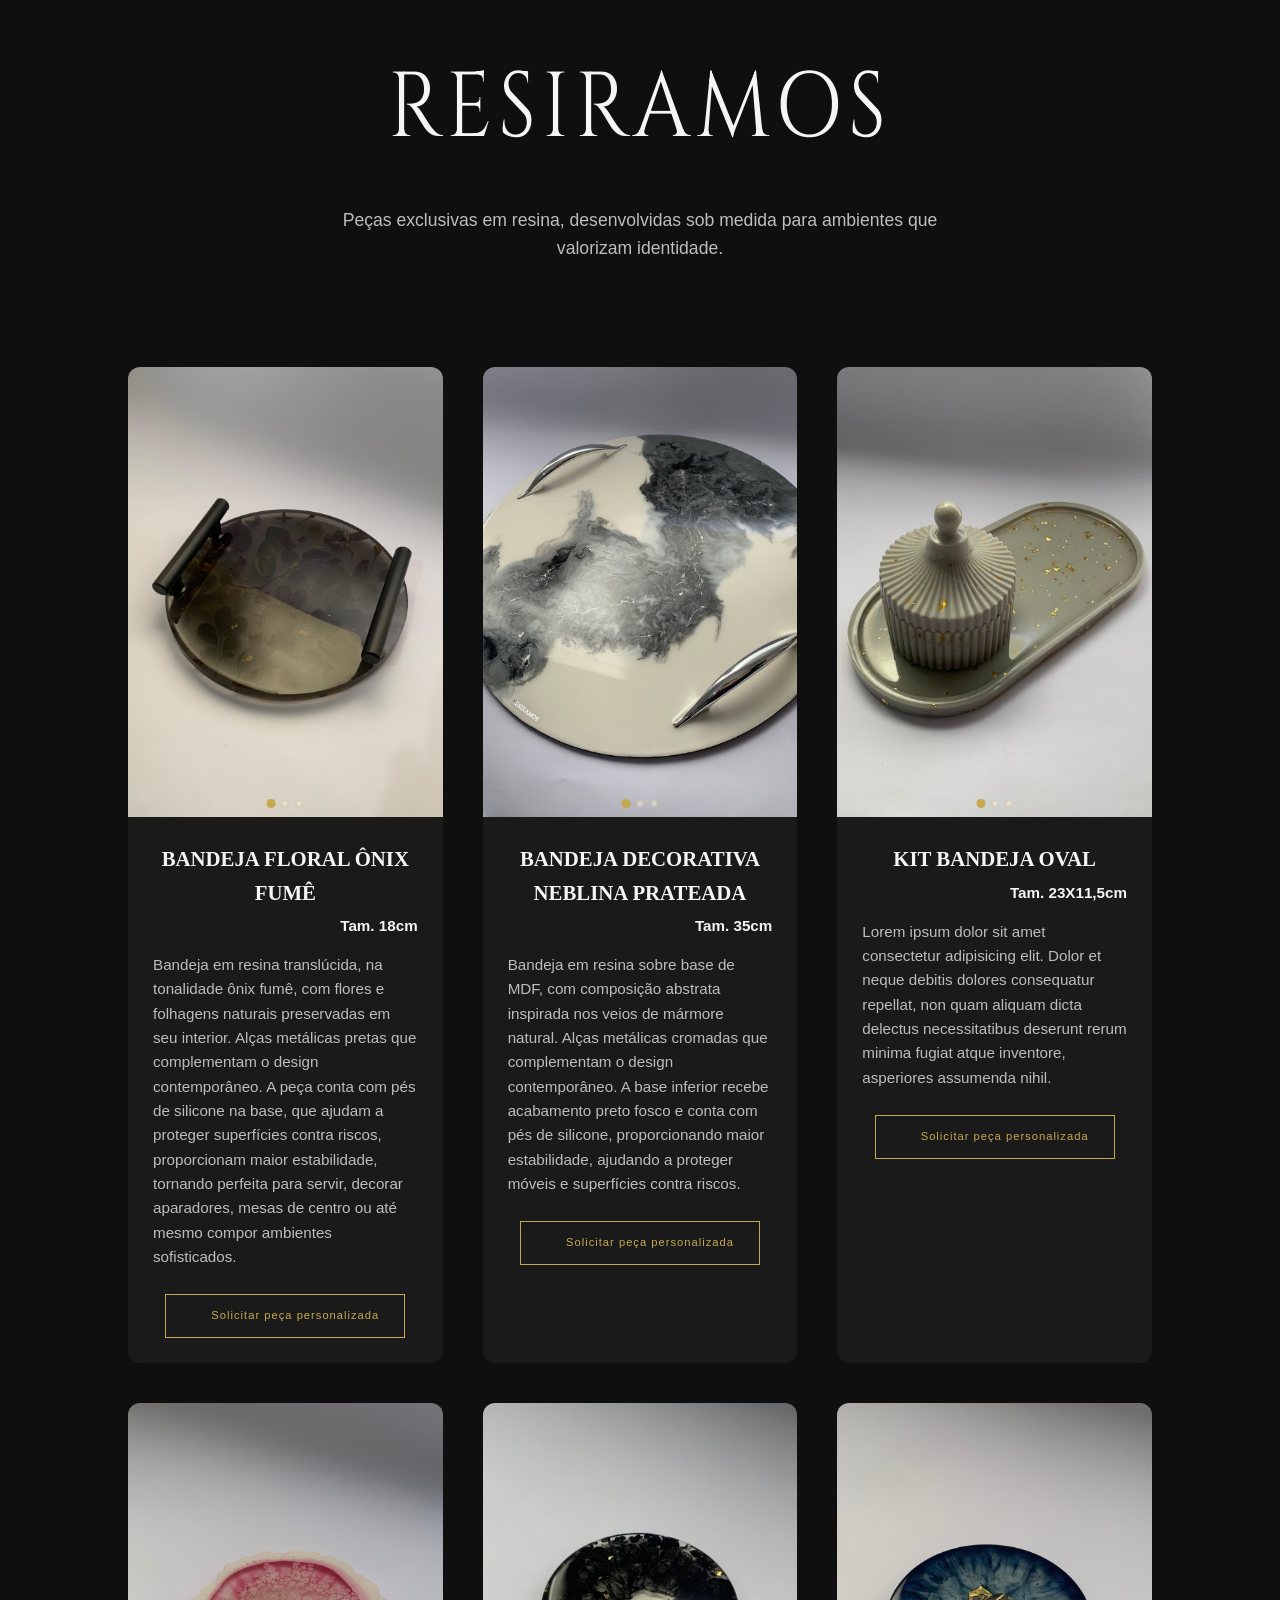
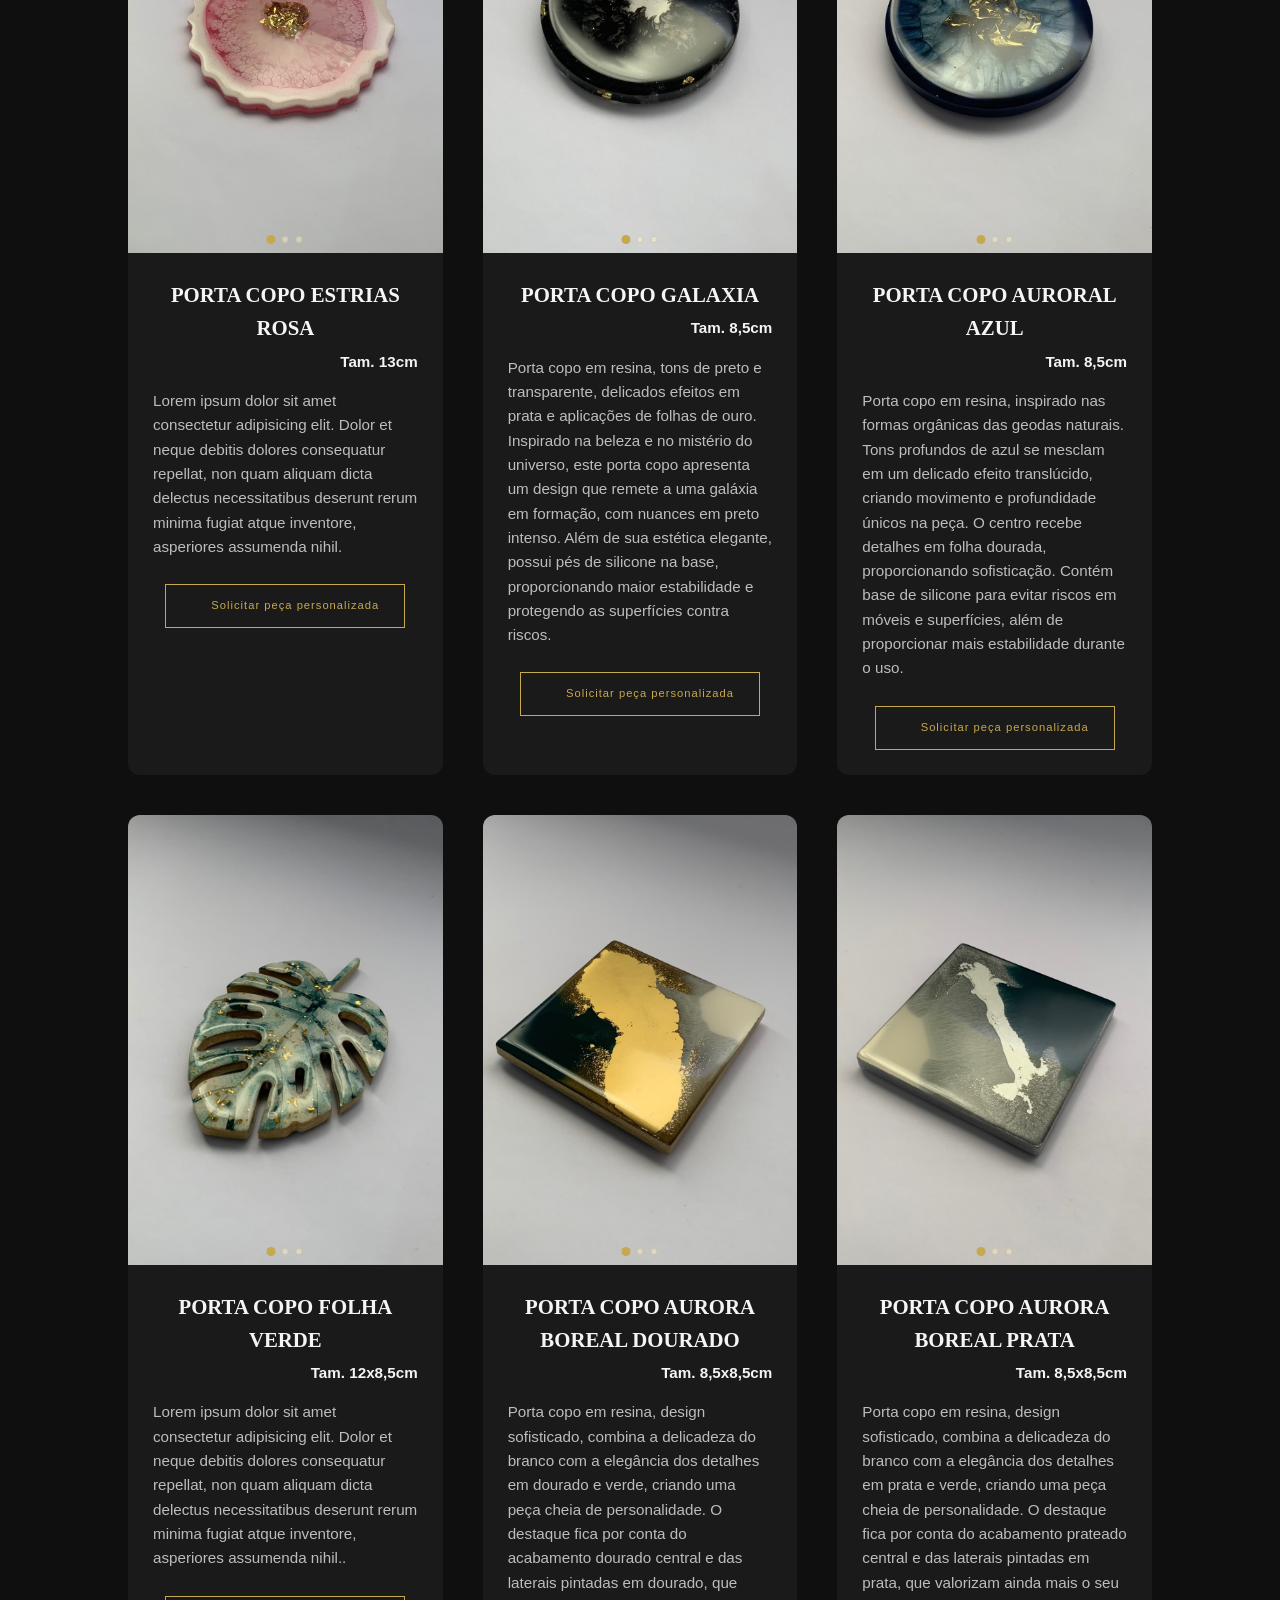
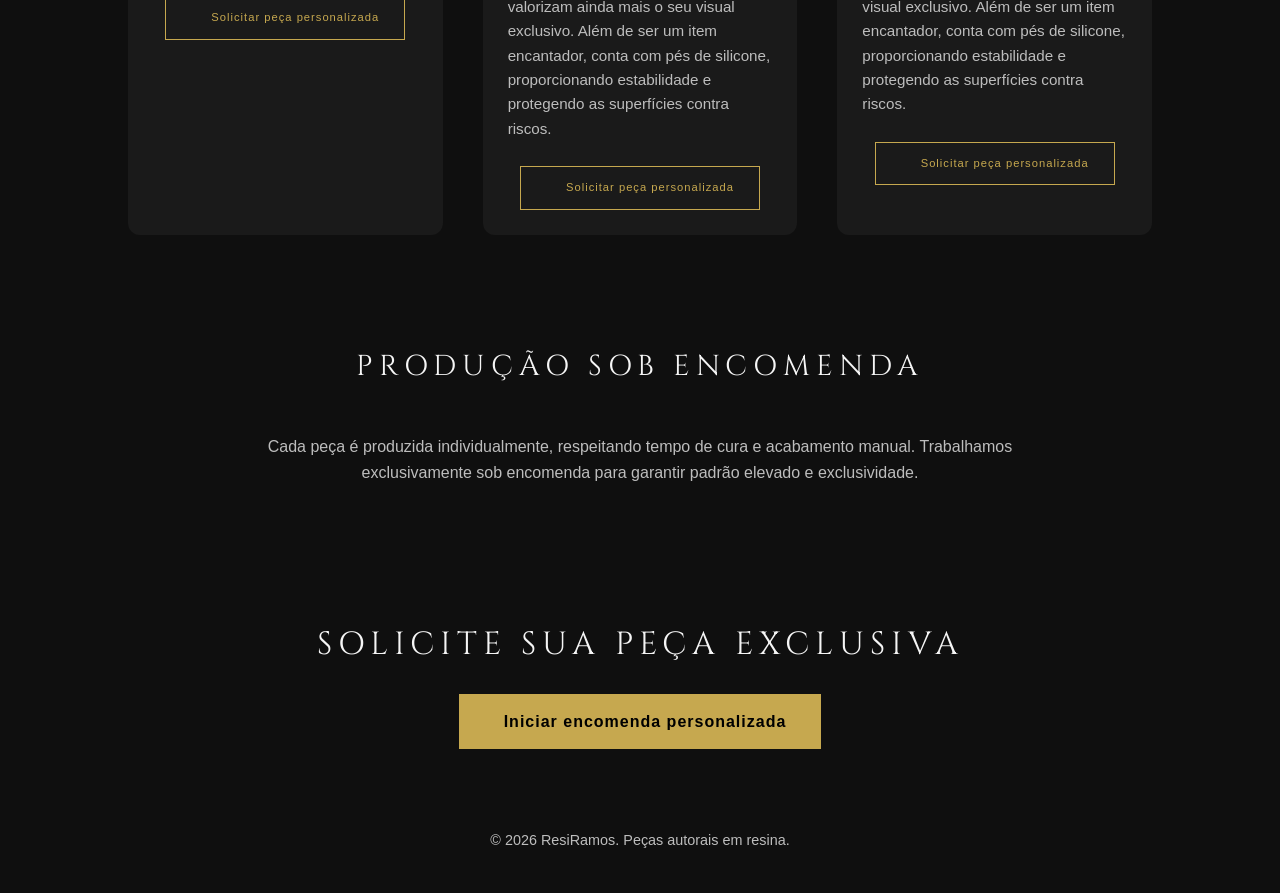
==== index.html @ 72db50b6 "feat: Atualização de fotos 3" ====
<!DOCTYPE html>
<html lang="pt-BR">
<head>
    <meta charset="UTF-8">
    <meta name="viewport" content="width=device-width, initial-scale=1.0">
    <title>ResiRamos | Peças Sob Medida</title>

    <link rel="preconnect" href="https://fonts.googleapis.com">
    <link rel="preconnect" href="https://fonts.gstatic.com" crossorigin>
    <link href="https://fonts.googleapis.com/css2?family=Cinzel:wght@400;600&display=swap" rel="stylesheet">

    <link rel="stylesheet" href="style.css">
</head>
<body>

    <header class="hero">
        <h1 class="logo">ResiRamos</h1>
        <p class="tagline">
            Peças exclusivas em resina, desenvolvidas sob medida para ambientes que valorizam identidade.
        </p>
    </header>

    <section class="catalogo">
       

        <div class="grid">

            <!-- CARD 1 -->
            <div class="card">
                <div class="carousel" data-index="0">
                    <div class="carousel-track">
                        <img src="img/Bandeja Floral 01.jpeg" alt="Bandeja Floral Ônix Fumê - foto 1">
                        <img src="img/Bandeja Floral 02.jpeg" alt="Bandeja Floral Ônix Fumê - foto 2">
                        <img src="img/Bandeja Floral 03.jpeg" alt="Bandeja Floral Ônix Fumê - foto 3">
                    </div>
                    <button class="carousel-btn prev" aria-label="Foto anterior">&#10094;</button>
                    <button class="carousel-btn next" aria-label="Próxima foto">&#10095;</button>
                    <div class="carousel-dots">
                        <span class="dot active"></span>
                        <span class="dot"></span>
                        <span class="dot"></span>
                    </div>
                </div>
                <div class="card-content">
                    <h3>BANDEJA FLORAL ÔNIX FUMÊ</h3>
                    <h4>Tam. 18cm</h4>
                    <p>Bandeja em resina translúcida, na tonalidade ônix fumê, com flores e folhagens naturais
                        preservadas em seu interior. Alças metálicas pretas que complementam o design contemporâneo. A
                        peça conta com pés de silicone na base, que ajudam a proteger superfícies contra riscos, proporcionam
                        maior estabilidade, tornando perfeita para servir, decorar aparadores, mesas de centro ou até mesmo compor
                        ambientes sofisticados.</p>
                    <a href="https://wa.me/5515991488234?text=Olá,%20gostaria%20de%20solicitar%20uma%20peça%20personalizada."
                       target="_blank" class="btn-outline btn-whatsapp">
                       Solicitar peça personalizada
                    </a>
                </div>
            </div>

            <!-- CARD 2 --->
            <div class="card">
                <div class="carousel" data-index="0">
                    <div class="carousel-track">
                        <img src="img/Bandeja Decorativa Neblina Prateada 01.jpeg" alt="Bandeja Decorativa Neblina Prateada - foto 1">
                        <img src="img/Bandeja Decorativa Neblina Prateada 02.jpeg" alt="Bandeja Decorativa Neblina Prateada - foto 2">
                        <img src="img/Bandeja Decorativa Neblina Prateada 03.jpeg" alt="Bandeja Decorativa Neblina Prateada - foto 3">
                    </div>
                    <button class="carousel-btn prev" aria-label="Foto anterior">&#10094;</button>
                    <button class="carousel-btn next" aria-label="Próxima foto">&#10095;</button>
                    <div class="carousel-dots">
                        <span class="dot active"></span>
                        <span class="dot"></span>
                        <span class="dot"></span>
                    </div>
                </div>
                <div class="card-content">
                    <h3>BANDEJA DECORATIVA NEBLINA PRATEADA</h3>
                    <h4>Tam. 35cm</h4>
                    <p>Bandeja em resina sobre base de MDF, com composição abstrata inspirada nos veios de mármore
                        natural. Alças metálicas cromadas que complementam o design contemporâneo. A base inferior recebe
                        acabamento preto fosco e conta com pés de silicone, proporcionando maior estabilidade, ajudando a
                        proteger móveis e superfícies contra riscos.</p>
                    <a href="https://wa.me/5515991488234?text=Olá,%20gostaria%20de%20solicitar%20uma%20peça%20personalizada."
                       target="_blank" class="btn-outline btn-whatsapp">
                       Solicitar peça personalizada
                    </a>
                </div>
            </div>

            <!-- CARD 3 -->
            <div class="card">
                <div class="carousel" data-index="0">
                    <div class="carousel-track">
                        <img src="img/Bandeja Oval 01.jpeg" alt="Kit Bandeja Oval - foto 1">
                        <img src="img/Bandeja Oval 02.jpeg" alt="Kit Bandeja Oval - foto 2">
                        <img src="img/Bandeja Oval 03.jpeg" alt="Kit Bandeja Oval - foto 3">
                    </div>
                    <button class="carousel-btn prev" aria-label="Foto anterior">&#10094;</button>
                    <button class="carousel-btn next" aria-label="Próxima foto">&#10095;</button>
                    <div class="carousel-dots">
                        <span class="dot active"></span>
                        <span class="dot"></span>
                        <span class="dot"></span>
                    </div>
                </div>
                <div class="card-content">
                    <h3>KIT BANDEJA OVAL</h3>
                    <h4>Tam. 23X11,5cm</h4>
                    <p>Lorem ipsum dolor sit amet consectetur adipisicing elit. Dolor et neque debitis dolores consequatur
                        repellat, non quam aliquam dicta delectus necessitatibus deserunt rerum minima fugiat atque inventore,
                        asperiores assumenda nihil.</p>
                    <a href="https://wa.me/5515991488234?text=Olá,%20gostaria%20de%20solicitar%20uma%20peça%20personalizada."
                       target="_blank" class="btn-outline btn-whatsapp">
                       Solicitar peça personalizada
                    </a>
                </div>
            </div>

            <!-- CARD 4 -->
            <div class="card">
                <div class="carousel" data-index="0">
                    <div class="carousel-track">
                        <img src="img/Porta Copo Estrias Rosa 01.jpeg" alt="Porta Copo Estrias Rosa - foto 1">
                        <img src="img/Porta Copo Estrias Rosa 02.jpeg" alt="Porta Copo Estrias Rosa - foto 2">
                        <img src="img/Porta Copo Estrias Rosa 03.jpeg" alt="Porta Copo Estrias Rosa - foto 3">
                    </div>
                    <button class="carousel-btn prev" aria-label="Foto anterior">&#10094;</button>
                    <button class="carousel-btn next" aria-label="Próxima foto">&#10095;</button>
                    <div class="carousel-dots">
                        <span class="dot active"></span>
                        <span class="dot"></span>
                        <span class="dot"></span>
                    </div>
                </div>
                <div class="card-content">
                    <h3>PORTA COPO ESTRIAS ROSA</h3>
                    <h4>Tam. 13cm</h4>
                    <p>Lorem ipsum dolor sit amet consectetur adipisicing elit. Dolor et neque debitis dolores consequatur
                        repellat, non quam aliquam dicta delectus necessitatibus deserunt rerum minima fugiat atque inventore,
                        asperiores assumenda nihil.</p>
                    <a href="https://wa.me/5515991488234?text=Olá,%20gostaria%20de%20solicitar%20uma%20peça%20personalizada."
                       target="_blank" class="btn-outline btn-whatsapp">
                       Solicitar peça personalizada
                    </a>
                </div>
            </div>

            <!-- CARD 5 -->
            <div class="card">
                <div class="carousel" data-index="0">
                    <div class="carousel-track">
                        <img src="img/Porta copo Galaxia 01.jpeg" alt="Porta Copo Galáxia - foto 1">
                        <img src="img/Porta copo Galaxia 02.jpeg" alt="Porta Copo Galáxia - foto 2">
                        <img src="img/Porta copo Galaxia 03.jpeg" alt="Porta Copo Galáxia - foto 3">
                    </div>
                    <button class="carousel-btn prev" aria-label="Foto anterior">&#10094;</button>
                    <button class="carousel-btn next" aria-label="Próxima foto">&#10095;</button>
                    <div class="carousel-dots">
                        <span class="dot active"></span>
                        <span class="dot"></span>
                        <span class="dot"></span>
                    </div>
                </div>
                <div class="card-content">
                    <h3>PORTA COPO GALAXIA</h3>
                    <h4>Tam. 8,5cm</h4>
                    <p>Porta copo em resina, tons de preto e transparente, delicados efeitos em prata e aplicações de folhas de ouro.
                        Inspirado na beleza e no mistério do universo, este porta copo apresenta um design que remete a uma galáxia em formação,
                        com nuances em preto intenso. Além de sua estética elegante, possui pés de silicone na base, proporcionando maior estabilidade
                        e protegendo as superfícies contra riscos.</p>
                    <a href="https://wa.me/5515991488234?text=Olá,%20gostaria%20de%20solicitar%20uma%20peça%20personalizada."
                       target="_blank" class="btn-outline btn-whatsapp">
                       Solicitar peça personalizada
                    </a>
                </div>
            </div>

            <!-- CARD 6 -->
            <div class="card">
                <div class="carousel" data-index="0">
                    <div class="carousel-track">
                        <img src="img/Porta copo aurora azul 01.jpeg" alt="Porta Copo Aurora Azul - foto 1">
                        <img src="img/Porta copo aurora azul 02.jpeg" alt="Porta Copo Aurora Azul - foto 2">
                        <img src="img/Porta copo aurora azul 03.jpeg" alt="Porta Copo Aurora Azul - foto 3">
                    </div>
                    <button class="carousel-btn prev" aria-label="Foto anterior">&#10094;</button>
                    <button class="carousel-btn next" aria-label="Próxima foto">&#10095;</button>
                    <div class="carousel-dots">
                        <span class="dot active"></span>
                        <span class="dot"></span>
                        <span class="dot"></span>
                    </div>
                </div>
                <div class="card-content">
                    <h3>PORTA COPO AURORAL AZUL</h3>
                    <h4>Tam. 8,5cm</h4>
                    <p>Porta copo em resina, inspirado nas formas orgânicas das geodas naturais. Tons profundos de azul se mesclam
                        em um delicado efeito translúcido, criando movimento e profundidade únicos na peça. O centro recebe detalhes
                        em folha dourada, proporcionando sofisticação. Contém base de silicone para evitar riscos em móveis e superfícies,
                        além de proporcionar mais estabilidade durante o uso.</p>
                    <a href="https://wa.me/5515991488234?text=Olá,%20gostaria%20de%20solicitar%20uma%20peça%20personalizada."
                       target="_blank" class="btn-outline btn-whatsapp">
                       Solicitar peça personalizada
                    </a>
                </div>
            </div>

            <!-- CARD 7 -->
            <div class="card">
                <div class="carousel" data-index="0">
                    <div class="carousel-track">
                        <img src="img/Porta Copo Folha Verde 01.jpeg" alt="Porta Copo Folha Verde - foto 1">
                        <img src="img/Porta Copo Folha Verde 02.jpeg" alt="Porta Copo Folha Verde - foto 2">
                        <img src="img/Porta Copo Folha Verde 03.jpeg" alt="Porta Copo Folha Verde - foto 3">
                    </div>
                    <button class="carousel-btn prev" aria-label="Foto anterior">&#10094;</button>
                    <button class="carousel-btn next" aria-label="Próxima foto">&#10095;</button>
                    <div class="carousel-dots">
                        <span class="dot active"></span>
                        <span class="dot"></span>
                        <span class="dot"></span>
                    </div>
                </div>
                <div class="card-content">
                    <h3>PORTA COPO FOLHA VERDE</h3>
                    <h4>Tam. 12x8,5cm</h4>
                    <p>Lorem ipsum dolor sit amet consectetur adipisicing elit. Dolor et neque debitis dolores consequatur
                        repellat, non quam aliquam dicta delectus necessitatibus deserunt rerum minima fugiat atque inventore,
                        asperiores assumenda nihil..</p>
                    <a href="https://wa.me/5515991488234?text=Olá,%20gostaria%20de%20solicitar%20uma%20peça%20personalizada."
                       target="_blank" class="btn-outline btn-whatsapp">
                       Solicitar peça personalizada
                    </a>
                </div>
            </div>

            <!-- CARD 8 -->
            <div class="card">
                <div class="carousel" data-index="0">
                    <div class="carousel-track">
                        <img src="img/Porta copo Aurora Boreal dourado 01.jpeg" alt="Porta Copo Aurora Boreal Dourado - foto 1">
                        <img src="img/Porta copo Aurora Boreal dourado 02.jpeg" alt="Porta Copo Aurora Boreal Dourado - foto 2">
                        <img src="img/Porta copo Aurora Boreal dourado 03.jpeg" alt="Porta Copo Aurora Boreal Dourado - foto 3">
                    </div>
                    <button class="carousel-btn prev" aria-label="Foto anterior">&#10094;</button>
                    <button class="carousel-btn next" aria-label="Próxima foto">&#10095;</button>
                    <div class="carousel-dots">
                        <span class="dot active"></span>
                        <span class="dot"></span>
                        <span class="dot"></span>
                    </div>
                </div>
                <div class="card-content">
                    <h3>PORTA COPO AURORA BOREAL DOURADO</h3>
                    <h4>Tam. 8,5x8,5cm</h4>
                    <p>Porta copo em resina, design sofisticado, combina a delicadeza do branco com a elegância dos detalhes em dourado e verde, criando uma peça
                        cheia de personalidade. O destaque fica por conta do acabamento dourado central e das laterais pintadas em dourado, que valorizam ainda mais
                        o seu visual exclusivo. Além de ser um item encantador, conta com pés de silicone, proporcionando estabilidade e protegendo as superfícies
                        contra riscos.</p>
                    <a href="https://wa.me/5515991488234?text=Olá,%20gostaria%20de%20solicitar%20uma%20peça%20personalizada."
                       target="_blank" class="btn-outline btn-whatsapp">
                       Solicitar peça personalizada
                    </a>
                </div>
            </div>

            <!-- CARD 9 -->
            <div class="card">
                <div class="carousel" data-index="0">
                    <div class="carousel-track">
                        <img src="img/Porta copo Aurora Boreal prata 01.jpeg" alt="Porta Copo Aurora Boreal Prata - foto 1">
                        <img src="img/Porta copo Aurora Boreal prata 02.jpeg" alt="Porta Copo Aurora Boreal Prata - foto 2">
                        <img src="img/Porta copo Aurora Boreal prata 03.jpeg" alt="Porta Copo Aurora Boreal Prata - foto 3">
                    </div>
                    <button class="carousel-btn prev" aria-label="Foto anterior">&#10094;</button>
                    <button class="carousel-btn next" aria-label="Próxima foto">&#10095;</button>
                    <div class="carousel-dots">
                        <span class="dot active"></span>
                        <span class="dot"></span>
                        <span class="dot"></span>
                    </div>
                </div>
                <div class="card-content">
                    <h3>PORTA COPO AURORA BOREAL PRATA</h3>
                    <h4>Tam. 8,5x8,5cm</h4>
                    <p>Porta copo em resina, design sofisticado, combina a delicadeza do branco com a elegância dos detalhes em prata e verde, criando uma peça
                        cheia de personalidade. O destaque fica por conta do acabamento prateado central e das laterais pintadas em prata, que valorizam ainda mais
                        o seu visual exclusivo. Além de ser um item encantador, conta com pés de silicone, proporcionando estabilidade e protegendo as superfícies
                        contra riscos.</p>
                    <a href="https://wa.me/5515991488234?text=Olá,%20gostaria%20de%20solicitar%20uma%20peça%20personalizada."
                       target="_blank" class="btn-outline btn-whatsapp">
                       Solicitar peça personalizada
                    </a>
                </div>
            </div>

        </div>
    </section>

    <section class="processo">
        <h2 class="section-title">Produção Sob Encomenda</h2>
        <p>
            Cada peça é produzida individualmente, respeitando tempo de cura
            e acabamento manual. Trabalhamos exclusivamente sob encomenda
            para garantir padrão elevado e exclusividade.
        </p>
    </section>

    <section class="cta-final">
        <h2>Solicite sua peça exclusiva</h2>
        <a href="https://wa.me/5515991488234?text=Olá,%20gostaria%20de%20iniciar%20uma%20encomenda%20personalizada."
           target="_blank" class="btn-solid btn-whatsapp">
           Iniciar encomenda personalizada
        </a>
    </section>

    <footer>
        <p>© 2026 ResiRamos. Peças autorais em resina.</p>
    </footer>

    <script src="script.js"></script>
</body>
</html>
---- style.css ----
:root {
    --bg-dark: #0f0f0f;
    --gold: #c6a84f;
    --gold-hover: #e0c46b;
    --text-light: #f5f5f5;
    --text-muted: #bdbdbd;
    --card-bg: #1a1a1a;
}

* {
    margin: 0;
    padding: 0;
    box-sizing: border-box;
}

body {
    font-family: 'Segoe UI', sans-serif;
    background-color: var(--bg-dark);
    color: var(--text-light);
    line-height: 1.6;
}

/* ─── HERO ─────────────────────────────────────────────── */

.hero {
    text-align: center;
    padding: 60px 20px;
}

.logo {
    font-size: 5rem;
    letter-spacing: 3px;
    margin-bottom: 50px;
    font-family: 'Cinzel', serif;
    font-weight: 400;
    text-transform: uppercase;
    letter-spacing: 6px;
    line-height: 1.2;
    transform: scaleY(1.15);
    display: inline-block;
}

.tagline {
    max-width: 600px;
    margin: 0 auto;
    margin-bottom: 30px;
    color: var(--text-muted);
    font-size: 1.1rem;
}

/* ─── SECTION TITLES ────────────────────────────────────── */

.section-title {
    text-align: center;
    font-size: 1.8rem;
    margin-bottom: 50px;
    font-family: 'Cinzel', serif;
    font-weight: 400;
    text-transform: uppercase;
    letter-spacing: 6px;
    line-height: 1.2;
}

/* ─── CATÁLOGO ──────────────────────────────────────────── */

.catalogo {
    padding: 15px 10%;
}

.grid {
    display: grid;
    grid-template-columns: repeat(auto-fit, minmax(280px, 1fr));
    gap: 40px;
}

/* ─── CARD ──────────────────────────────────────────────── */

.card {
    background-color: var(--card-bg);
    border-radius: 12px;
    overflow: hidden;
    transition: transform 0.3s ease;
}

.card:hover {
    transform: translateY(-6px);
}

.card-content {
    padding: 25px;
    display: flex;
    flex-direction: column;
    align-items: center;
}

.card-content h4 {
    width: 100%;
    margin-bottom: 15px;
    font-size: 0.95rem;
    text-align: right;
}

.card-content p {
    width: 100%;
    font-size: 0.95rem;
    color: var(--text-muted);
    margin-bottom: 25px;
}

.card-content h3 {
    margin-bottom: 5px;
    font-size: 1.3rem;
    text-align: center;
    font-family: 'Abril Fatface', serif;
    width: 100%;
}

/* ─── CARROSSEL ─────────────────────────────────────────── */

.carousel {
    position: relative;
    width: 100%;
    height: 450px;
    background-color: #111;
    /*
       overflow: hidden no próprio carousel (não no body/html)
       é a forma correta de isolar o carrossel no Safari/iOS.
       Aplicar overflow-x: hidden no body quebra o translateX
       e faz as fotos 02 e 03 sumirem no iPhone.
    */
    overflow: hidden;
    /*
       Força o Safari a criar um contexto de renderização
       próprio para este bloco, corrigindo o bug de imagens
       que somem ao usar translateX dentro de overflow: hidden.
    */
    -webkit-transform: translateZ(0);
    transform: translateZ(0);
}

.carousel-track {
    display: flex;
    height: 100%;
    transition: transform 0.4s ease;
    /*
       will-change avisa o browser antecipadamente que este
       elemento vai ser transformado, melhorando performance
       e evitando flickering no iOS.
    */
    will-change: transform;
}

.carousel-track img {
    flex: 0 0 100%;
    width: 100%;
    height: 100%;
    object-fit: cover;
    /*
       backface-visibility: hidden corrige um bug do Safari
       onde imagens em flex fora da viewport ficam invisíveis.
    */
    -webkit-backface-visibility: hidden;
    backface-visibility: hidden;
}

/* Setas de navegação */
.carousel-btn {
    position: absolute;
    top: 50%;
    transform: translateY(-50%);
    background-color: rgba(0, 0, 0, 0.45);
    color: var(--gold);
    border: 1px solid rgba(198, 168, 79, 0.35);
    width: 36px;
    height: 36px;
    border-radius: 50%;
    font-size: 0.9rem;
    cursor: pointer;
    transition: background-color 0.3s, border-color 0.3s;
    opacity: 0;
    z-index: 10;
}

.carousel:hover .carousel-btn {
    opacity: 1;
}

.carousel-btn:hover {
    background-color: rgba(198, 168, 79, 0.85);
    color: #000;
}

.carousel-btn.prev {
    left: 10px;
}

.carousel-btn.next {
    right: 10px;
}

/* Pontinhos indicadores */
.carousel-dots {
    position: absolute;
    bottom: 10px;
    left: 50%;
    transform: translateX(-50%);
    display: flex;
    gap: 7px;
    z-index: 10;
}

.dot {
    width: 7px;
    height: 7px;
    border-radius: 50%;
    background-color: rgba(255, 255, 255, 0.35);
    border: 1px solid rgba(198, 168, 79, 0.4);
    cursor: pointer;
    transition: background-color 0.3s, transform 0.3s;
}

.dot.active {
    background-color: var(--gold);
    transform: scale(1.3);
}

/* ─── BOTÕES ─────────────────────────────────────────────── */

.btn-outline {
    display: inline-block;
    padding: 12px 25px;
    border: 1px solid var(--gold);
    color: var(--gold);
    text-decoration: none;
    transition: 0.3s;
    font-size: 0.7rem;
    letter-spacing: 1px;
}

.btn-outline:hover {
    background-color: var(--gold);
    color: #000;
}

.btn-solid {
    display: inline-block;
    padding: 15px 35px;
    background-color: var(--gold);
    color: #000;
    text-decoration: none;
    font-weight: 600;
    letter-spacing: 1px;
    transition: 0.3s;
}

.btn-solid:hover {
    background-color: var(--gold-hover);
}

/* Ícone WhatsApp discreto */
.btn-whatsapp {
    position: relative;
    padding-left: 45px;
}

.btn-whatsapp::before {
    content: "";
    position: absolute;
    left: 18px;
    top: 50%;
    transform: translateY(-50%);
    width: 18px;
    height: 18px;
    background-image: url("https://cdn-icons-png.flaticon.com/512/733/733585.png");
    background-size: cover;
    filter: brightness(0) saturate(100%) invert(77%) sepia(37%) saturate(438%) hue-rotate(8deg) brightness(93%) contrast(88%);
    transition: 0.3s;
}

.btn-outline:hover.btn-whatsapp::before,
.btn-solid:hover.btn-whatsapp::before {
    filter: brightness(0);
}

/* ─── PROCESSO ───────────────────────────────────────────── */

.processo {
    padding: 100px 20%;
    text-align: center;
}

.processo p {
    color: var(--text-muted);
    font-size: 1rem;
}

/* ─── CTA FINAL ──────────────────────────────────────────── */

.cta-final {
    padding: 40px 20px;
    text-align: center;
}

.cta-final h2 {
    margin-bottom: 30px;
    font-size: 2rem;
    font-family: 'Cinzel', serif;
    font-weight: 400;
    text-transform: uppercase;
    letter-spacing: 6px;
    line-height: 1.2;
}

/* ─── FOOTER ─────────────────────────────────────────────── */

footer {
    text-align: center;
    padding: 40px 20px;
    font-size: 0.9rem;
    color: var(--text-muted);
}

/* ─── RESPONSIVIDADE ─────────────────────────────────────── */

/*
   IMPORTANTE: overflow-x: hidden no body/html quebra o
   translateX do carrossel no Safari/iOS. A solução correta
   é controlar o overflow direto no .carousel (feito acima)
   e reduzir letter-spacing nos títulos para evitar vazamento.
*/

/* Tablet e celulares (até 768px) */
@media (max-width: 768px) {

    .hero {
        padding: 40px 20px;
    }

    .logo {
        font-size: 2.5rem;
        letter-spacing: 3px;
        transform: none;
    }

    .tagline {
        font-size: 0.95rem;
    }

    .section-title {
        font-size: 1.3rem;
        letter-spacing: 3px;
    }

    .catalogo {
        padding: 30px 4%;
    }

    .grid {
        grid-template-columns: 1fr;
        gap: 30px;
    }

    .card-content h3 {
        font-size: 1.1rem;
    }

    .processo {
        padding: 60px 6%;
    }

    .cta-final h2 {
        font-size: 1.4rem;
        letter-spacing: 3px;
    }

    /* Setas sempre visíveis no celular */
    .carousel-btn {
        opacity: 1;
        width: 32px;
        height: 32px;
        font-size: 0.8rem;
    }
}

/* Celulares pequenos (até 400px) */
@media (max-width: 400px) {

    .logo {
        font-size: 1.8rem;
        letter-spacing: 2px;
    }

    .section-title {
        font-size: 1.1rem;
        letter-spacing: 2px;
    }

    .carousel {
        height: 240px;
    }
}
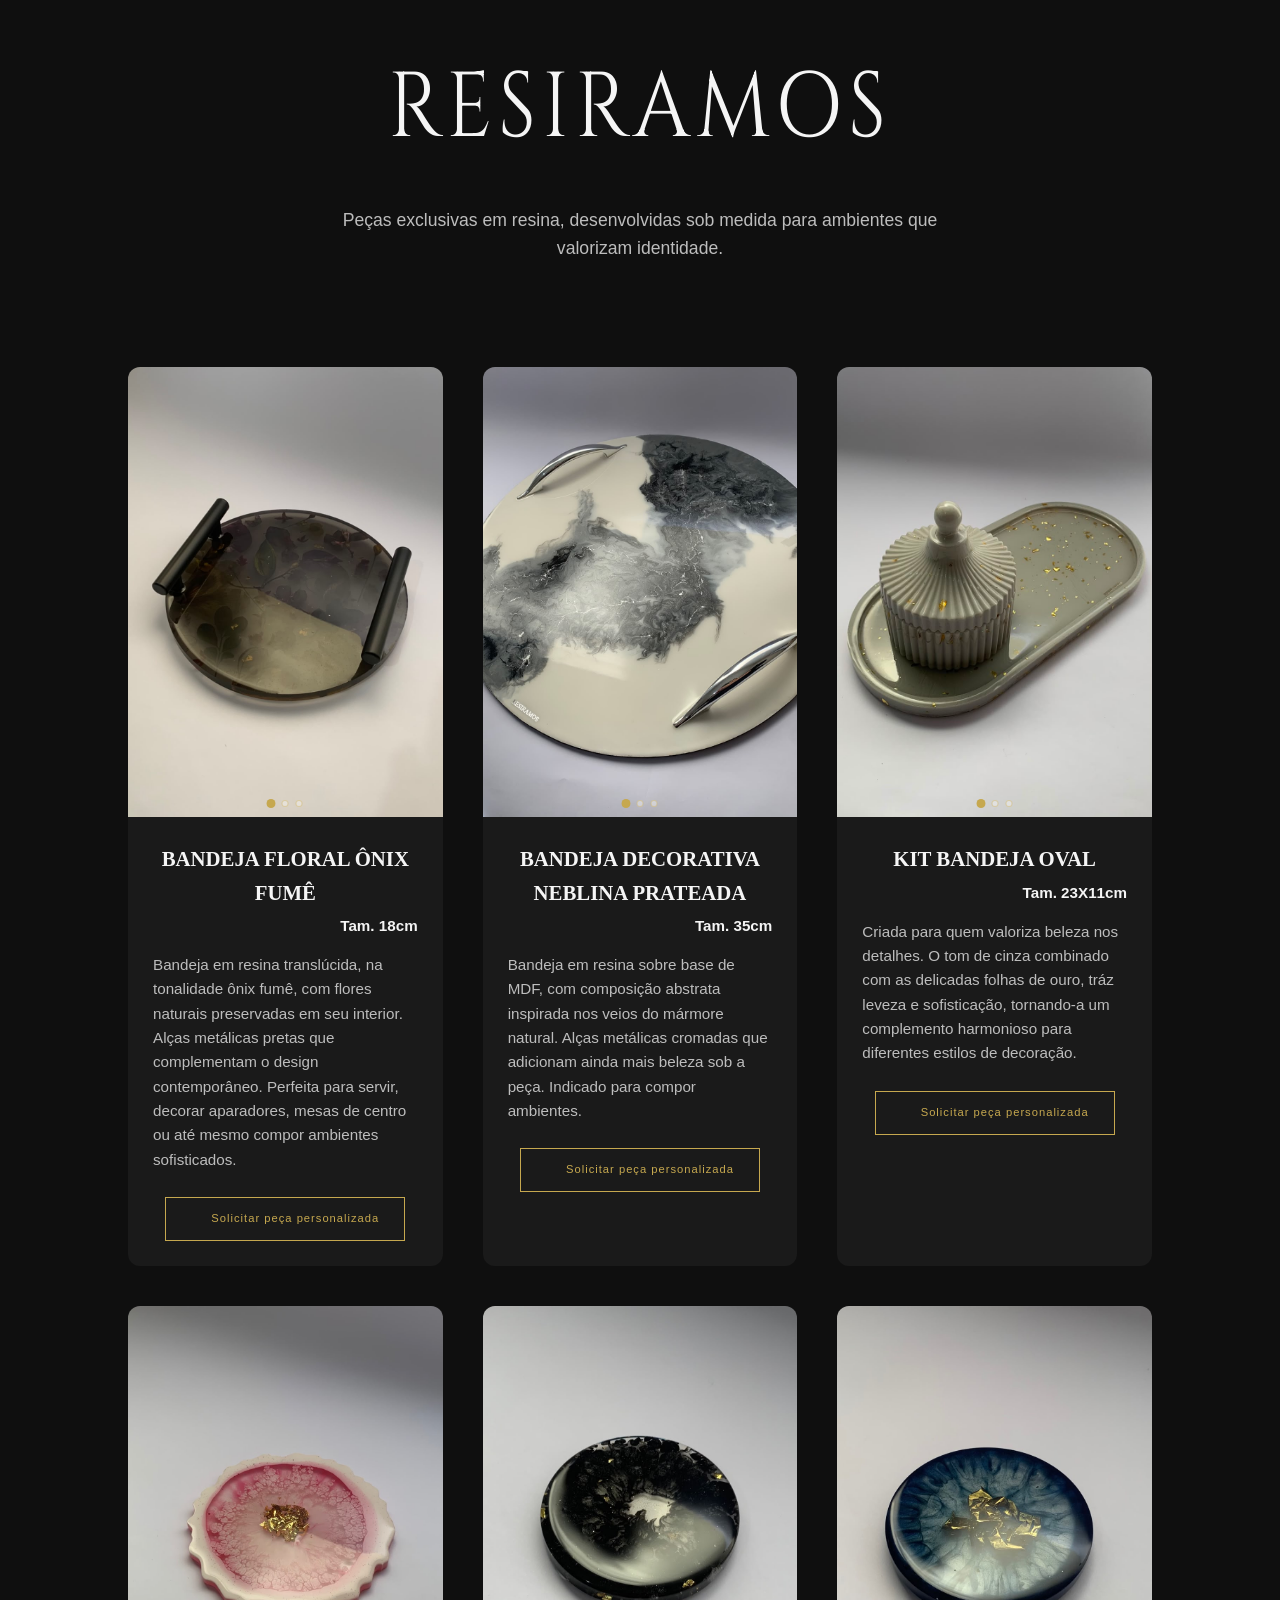
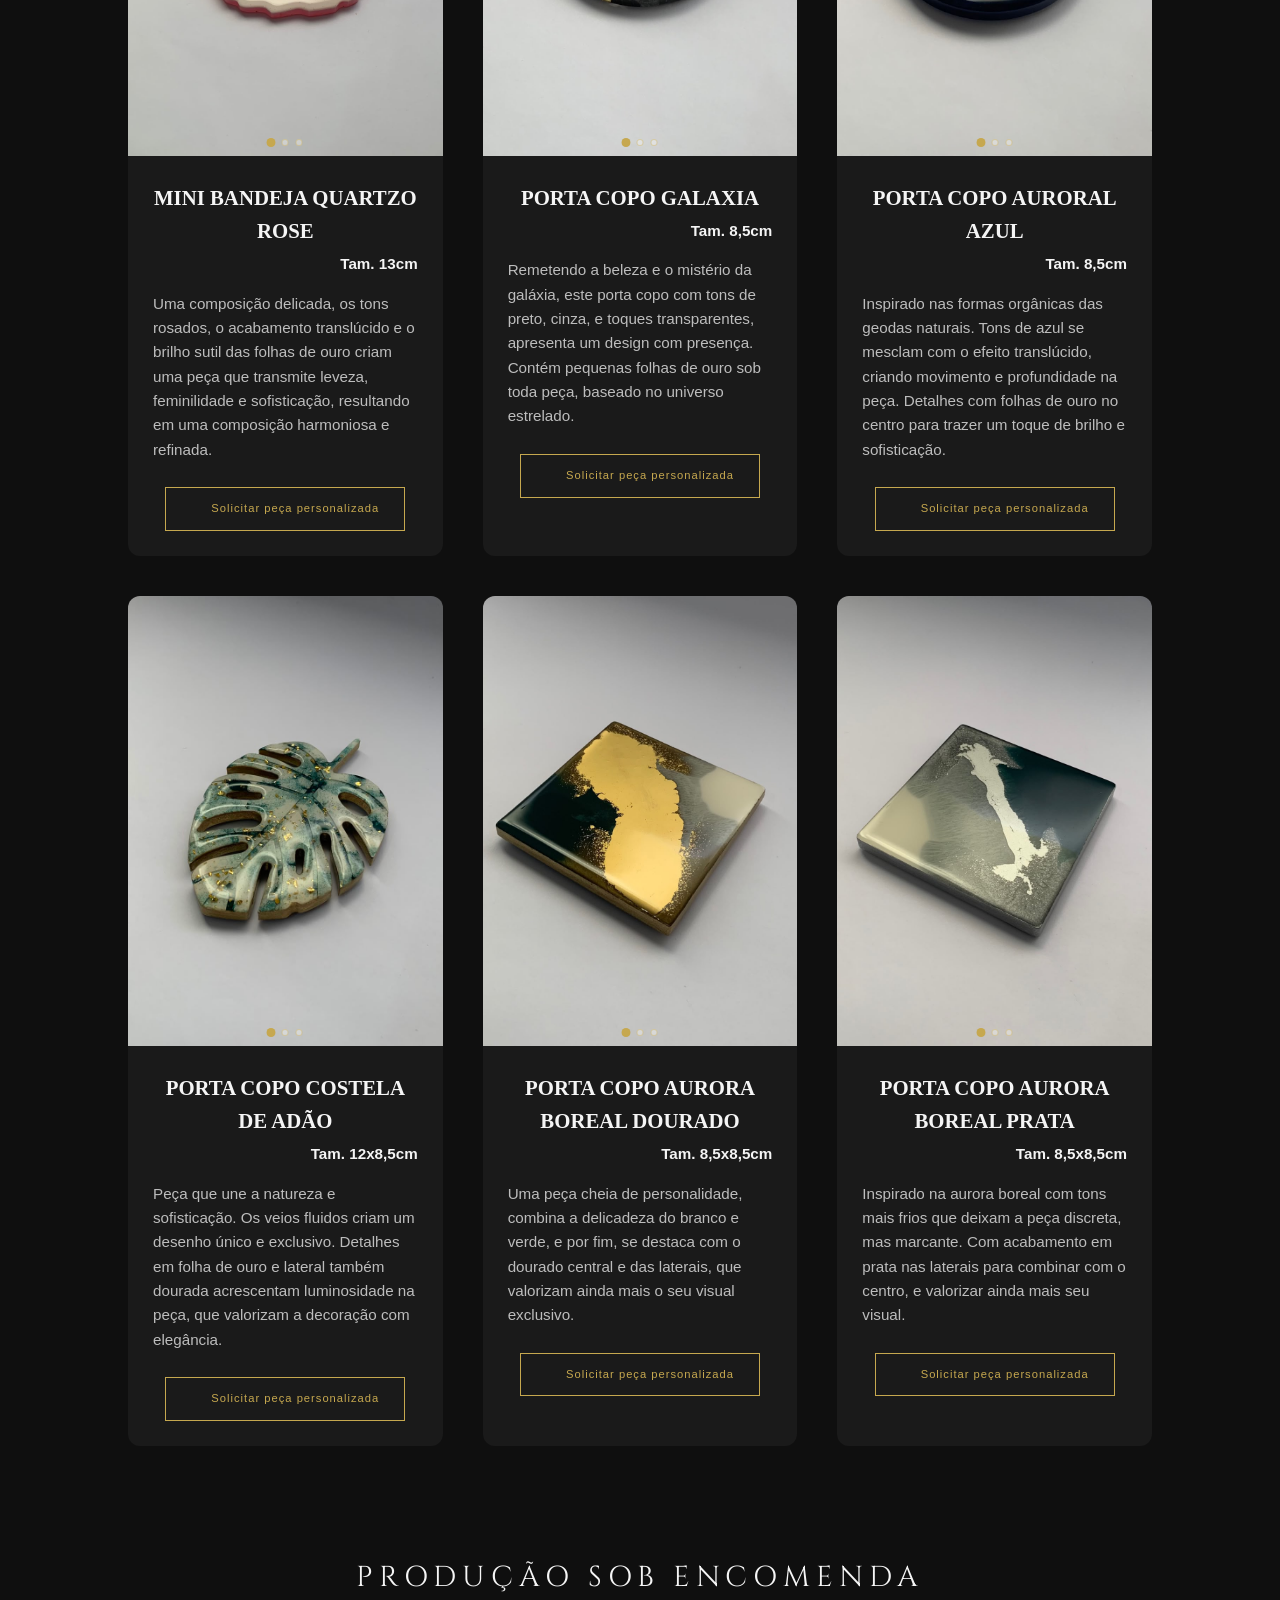
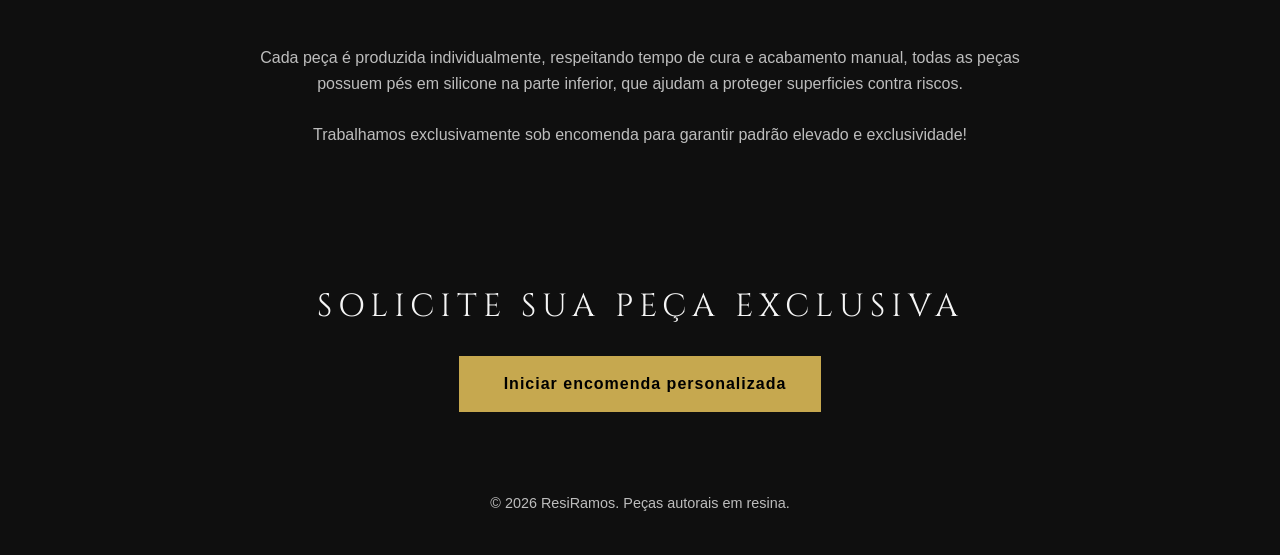
==== commit 685b010f: "feat: Ajustes finais dos detalhes das peças" ====
--- a/index.html
+++ b/index.html
@@ -44,11 +44,9 @@
                 <div class="card-content">
                     <h3>BANDEJA FLORAL ÔNIX FUMÊ</h3>
                     <h4>Tam. 18cm</h4>
-                    <p>Bandeja em resina translúcida, na tonalidade ônix fumê, com flores e folhagens naturais
-                        preservadas em seu interior. Alças metálicas pretas que complementam o design contemporâneo. A
-                        peça conta com pés de silicone na base, que ajudam a proteger superfícies contra riscos, proporcionam
-                        maior estabilidade, tornando perfeita para servir, decorar aparadores, mesas de centro ou até mesmo compor
-                        ambientes sofisticados.</p>
+                    <p>Bandeja em resina translúcida, na tonalidade ônix fumê, com flores naturais
+                        preservadas em seu interior. Alças metálicas pretas que complementam o design contemporâneo. Perfeita para 
+                        servir, decorar aparadores, mesas de centro ou até mesmo compor ambientes sofisticados.</p>
                     <a href="https://wa.me/5515991488234?text=Olá,%20gostaria%20de%20solicitar%20uma%20peça%20personalizada."
                        target="_blank" class="btn-outline btn-whatsapp">
                        Solicitar peça personalizada
@@ -75,10 +73,8 @@
                 <div class="card-content">
                     <h3>BANDEJA DECORATIVA NEBLINA PRATEADA</h3>
                     <h4>Tam. 35cm</h4>
-                    <p>Bandeja em resina sobre base de MDF, com composição abstrata inspirada nos veios de mármore
-                        natural. Alças metálicas cromadas que complementam o design contemporâneo. A base inferior recebe
-                        acabamento preto fosco e conta com pés de silicone, proporcionando maior estabilidade, ajudando a
-                        proteger móveis e superfícies contra riscos.</p>
+                    <p>Bandeja em resina sobre base de MDF, com composição abstrata inspirada nos veios do mármore
+                        natural. Alças metálicas cromadas que adicionam ainda mais beleza sob a peça. Indicado para compor ambientes.</p>
                     <a href="https://wa.me/5515991488234?text=Olá,%20gostaria%20de%20solicitar%20uma%20peça%20personalizada."
                        target="_blank" class="btn-outline btn-whatsapp">
                        Solicitar peça personalizada
@@ -104,10 +100,10 @@
                 </div>
                 <div class="card-content">
                     <h3>KIT BANDEJA OVAL</h3>
-                    <h4>Tam. 23X11,5cm</h4>
-                    <p>Lorem ipsum dolor sit amet consectetur adipisicing elit. Dolor et neque debitis dolores consequatur
-                        repellat, non quam aliquam dicta delectus necessitatibus deserunt rerum minima fugiat atque inventore,
-                        asperiores assumenda nihil.</p>
+                    <h4>Tam. 23X11cm</h4>
+                    <p>Criada para quem valoriza beleza nos detalhes. O tom de cinza combinado com as delicadas folhas de ouro, tráz
+                        leveza e sofisticação, tornando-a um complemento harmonioso para diferentes estilos de decoração.
+                    </p>
                     <a href="https://wa.me/5515991488234?text=Olá,%20gostaria%20de%20solicitar%20uma%20peça%20personalizada."
                        target="_blank" class="btn-outline btn-whatsapp">
                        Solicitar peça personalizada
@@ -132,11 +128,11 @@
                     </div>
                 </div>
                 <div class="card-content">
-                    <h3>PORTA COPO ESTRIAS ROSA</h3>
+                    <h3>MINI BANDEJA QUARTZO ROSE</h3>
                     <h4>Tam. 13cm</h4>
-                    <p>Lorem ipsum dolor sit amet consectetur adipisicing elit. Dolor et neque debitis dolores consequatur
-                        repellat, non quam aliquam dicta delectus necessitatibus deserunt rerum minima fugiat atque inventore,
-                        asperiores assumenda nihil.</p>
+                    <p>Uma composição delicada, os tons rosados, o acabamento translúcido e o brilho sutil das folhas de ouro 
+                        criam uma peça que transmite leveza, feminilidade e sofisticação, resultando em uma composição harmoniosa e refinada.
+                    </p>
                     <a href="https://wa.me/5515991488234?text=Olá,%20gostaria%20de%20solicitar%20uma%20peça%20personalizada."
                        target="_blank" class="btn-outline btn-whatsapp">
                        Solicitar peça personalizada
@@ -163,10 +159,9 @@
                 <div class="card-content">
                     <h3>PORTA COPO GALAXIA</h3>
                     <h4>Tam. 8,5cm</h4>
-                    <p>Porta copo em resina, tons de preto e transparente, delicados efeitos em prata e aplicações de folhas de ouro.
-                        Inspirado na beleza e no mistério do universo, este porta copo apresenta um design que remete a uma galáxia em formação,
-                        com nuances em preto intenso. Além de sua estética elegante, possui pés de silicone na base, proporcionando maior estabilidade
-                        e protegendo as superfícies contra riscos.</p>
+                    <p>Remetendo a beleza e o mistério da galáxia, este porta copo com tons de preto, cinza, e toques transparentes,
+                        apresenta um design com presença. Contém pequenas folhas de ouro sob toda peça, baseado no universo estrelado.
+                    </p>
                     <a href="https://wa.me/5515991488234?text=Olá,%20gostaria%20de%20solicitar%20uma%20peça%20personalizada."
                        target="_blank" class="btn-outline btn-whatsapp">
                        Solicitar peça personalizada
@@ -193,10 +188,9 @@
                 <div class="card-content">
                     <h3>PORTA COPO AURORAL AZUL</h3>
                     <h4>Tam. 8,5cm</h4>
-                    <p>Porta copo em resina, inspirado nas formas orgânicas das geodas naturais. Tons profundos de azul se mesclam
-                        em um delicado efeito translúcido, criando movimento e profundidade únicos na peça. O centro recebe detalhes
-                        em folha dourada, proporcionando sofisticação. Contém base de silicone para evitar riscos em móveis e superfícies,
-                        além de proporcionar mais estabilidade durante o uso.</p>
+                    <p>Inspirado nas formas orgânicas das geodas naturais. Tons de azul se mesclam com o efeito translúcido, 
+                        criando movimento e profundidade na peça. Detalhes com folhas de ouro no centro para trazer um
+                        toque de brilho e sofisticação.</p>
                     <a href="https://wa.me/5515991488234?text=Olá,%20gostaria%20de%20solicitar%20uma%20peça%20personalizada."
                        target="_blank" class="btn-outline btn-whatsapp">
                        Solicitar peça personalizada
@@ -221,11 +215,11 @@
                     </div>
                 </div>
                 <div class="card-content">
-                    <h3>PORTA COPO FOLHA VERDE</h3>
+                    <h3>PORTA COPO COSTELA DE ADÃO</h3>
                     <h4>Tam. 12x8,5cm</h4>
-                    <p>Lorem ipsum dolor sit amet consectetur adipisicing elit. Dolor et neque debitis dolores consequatur
-                        repellat, non quam aliquam dicta delectus necessitatibus deserunt rerum minima fugiat atque inventore,
-                        asperiores assumenda nihil..</p>
+                    <p>Peça que une a natureza e sofisticação. Os veios fluidos criam um desenho único e exclusivo. Detalhes 
+                        em folha de ouro e lateral também dourada acrescentam luminosidade na peça, que valorizam a decoração com elegância.
+                    </p>
                     <a href="https://wa.me/5515991488234?text=Olá,%20gostaria%20de%20solicitar%20uma%20peça%20personalizada."
                        target="_blank" class="btn-outline btn-whatsapp">
                        Solicitar peça personalizada
@@ -252,10 +246,8 @@
                 <div class="card-content">
                     <h3>PORTA COPO AURORA BOREAL DOURADO</h3>
                     <h4>Tam. 8,5x8,5cm</h4>
-                    <p>Porta copo em resina, design sofisticado, combina a delicadeza do branco com a elegância dos detalhes em dourado e verde, criando uma peça
-                        cheia de personalidade. O destaque fica por conta do acabamento dourado central e das laterais pintadas em dourado, que valorizam ainda mais
-                        o seu visual exclusivo. Além de ser um item encantador, conta com pés de silicone, proporcionando estabilidade e protegendo as superfícies
-                        contra riscos.</p>
+                    <p>Uma peça cheia de personalidade, combina a delicadeza do branco e verde, e por fim, se destaca com o dourado central 
+                        e das laterais, que valorizam ainda mais o seu visual exclusivo.</p>
                     <a href="https://wa.me/5515991488234?text=Olá,%20gostaria%20de%20solicitar%20uma%20peça%20personalizada."
                        target="_blank" class="btn-outline btn-whatsapp">
                        Solicitar peça personalizada
@@ -282,10 +274,9 @@
                 <div class="card-content">
                     <h3>PORTA COPO AURORA BOREAL PRATA</h3>
                     <h4>Tam. 8,5x8,5cm</h4>
-                    <p>Porta copo em resina, design sofisticado, combina a delicadeza do branco com a elegância dos detalhes em prata e verde, criando uma peça
-                        cheia de personalidade. O destaque fica por conta do acabamento prateado central e das laterais pintadas em prata, que valorizam ainda mais
-                        o seu visual exclusivo. Além de ser um item encantador, conta com pés de silicone, proporcionando estabilidade e protegendo as superfícies
-                        contra riscos.</p>
+                    <p>Inspirado na aurora boreal com tons mais frios que deixam a peça discreta, mas marcante.
+                        Com acabamento em prata nas laterais para combinar com o centro, e valorizar ainda mais seu visual.
+                    </p>
                     <a href="https://wa.me/5515991488234?text=Olá,%20gostaria%20de%20solicitar%20uma%20peça%20personalizada."
                        target="_blank" class="btn-outline btn-whatsapp">
                        Solicitar peça personalizada
@@ -300,9 +291,10 @@
         <h2 class="section-title">Produção Sob Encomenda</h2>
         <p>
             Cada peça é produzida individualmente, respeitando tempo de cura
-            e acabamento manual. Trabalhamos exclusivamente sob encomenda
-            para garantir padrão elevado e exclusividade.
-        </p>
+            e acabamento manual, todas as peças possuem pés em silicone na parte inferior, que ajudam a proteger superficies 
+            contra riscos.</p> 
+        <br>
+        <p> Trabalhamos exclusivamente sob encomenda para garantir padrão elevado e exclusividade!</p>
     </section>
 
     <section class="cta-final">
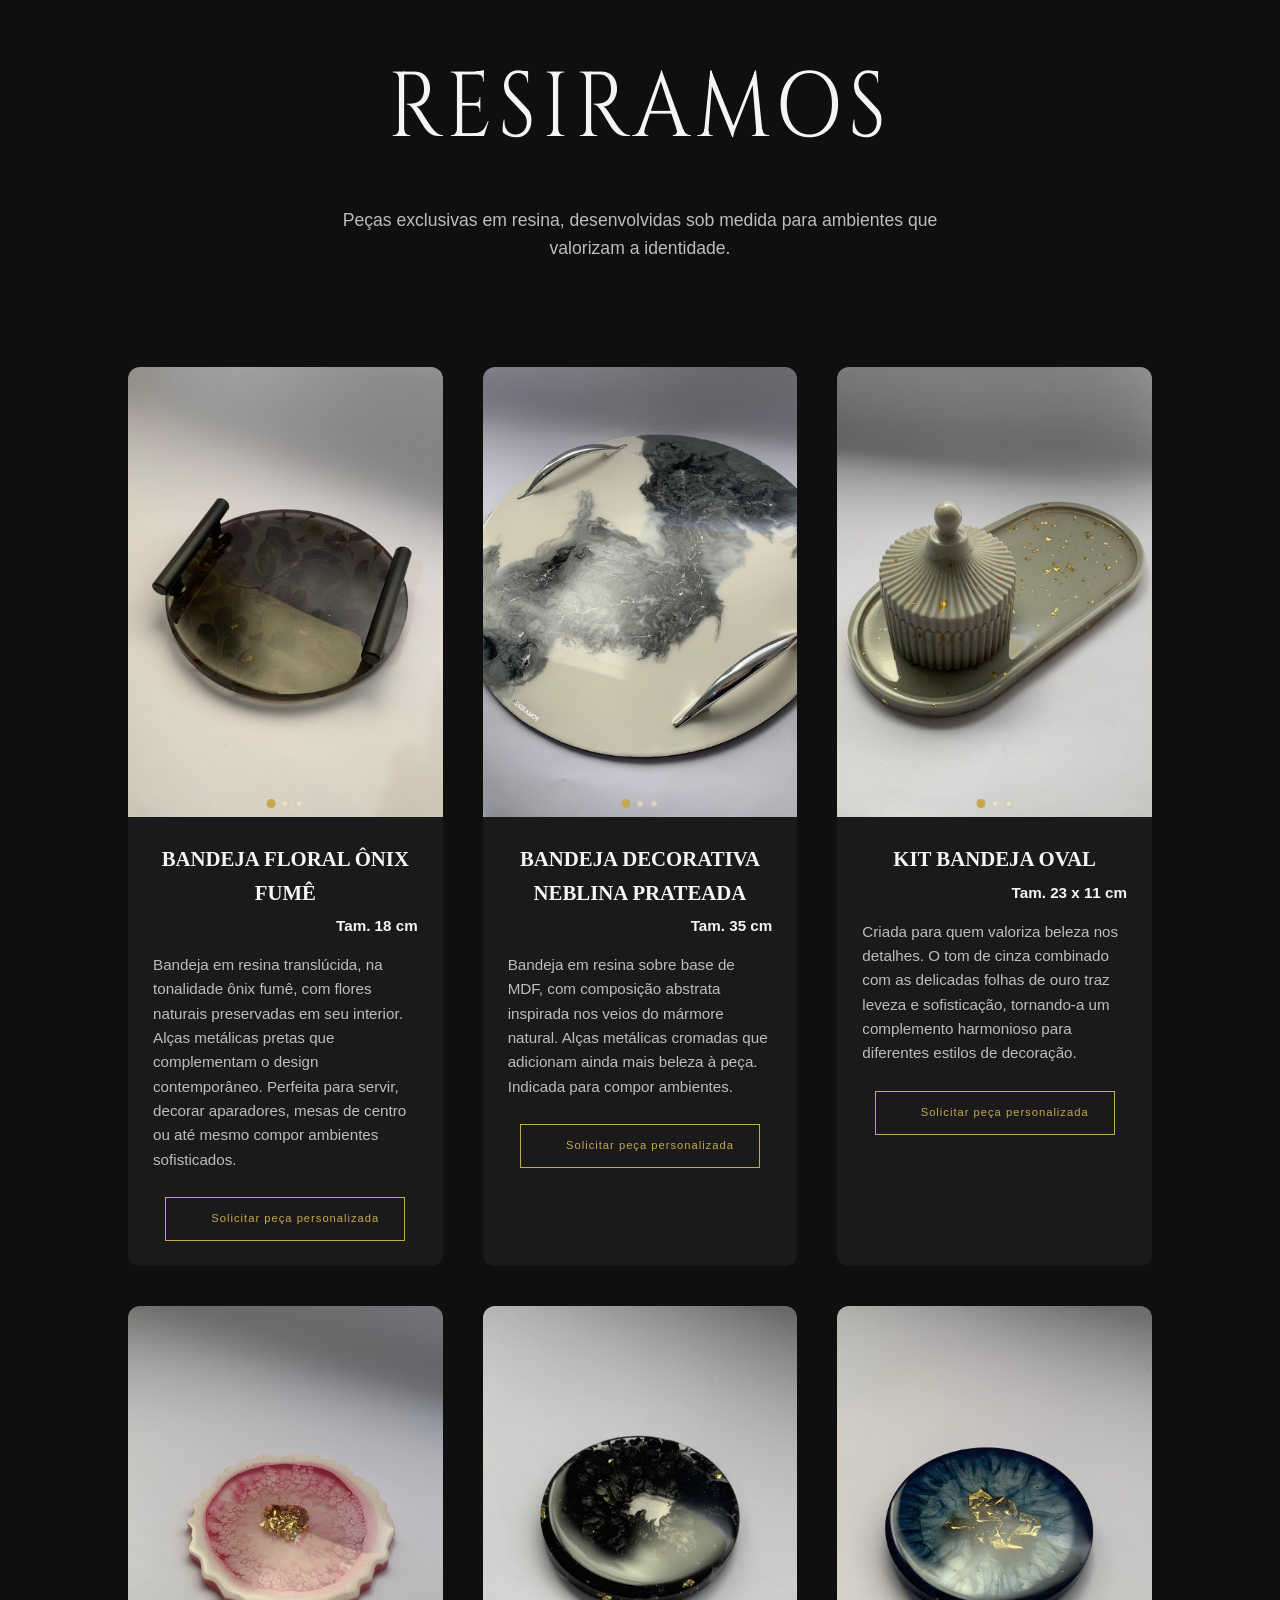
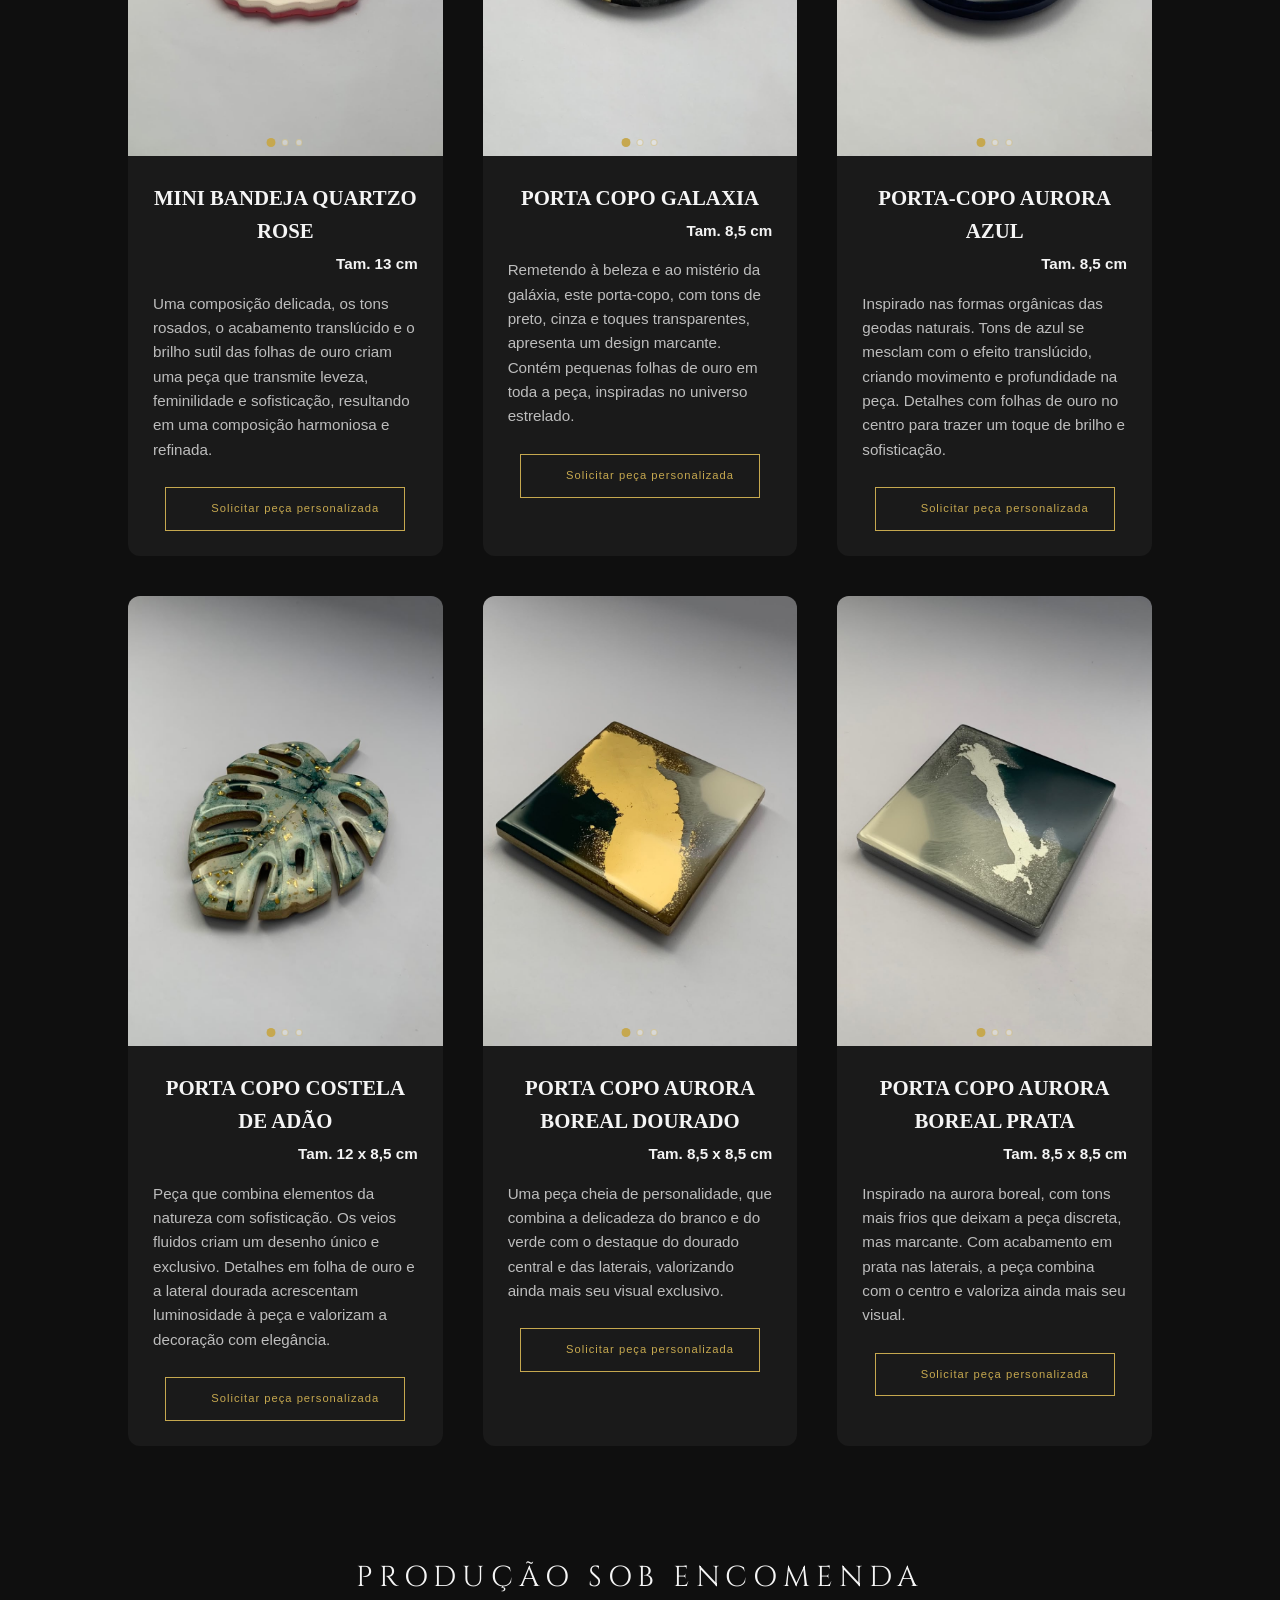
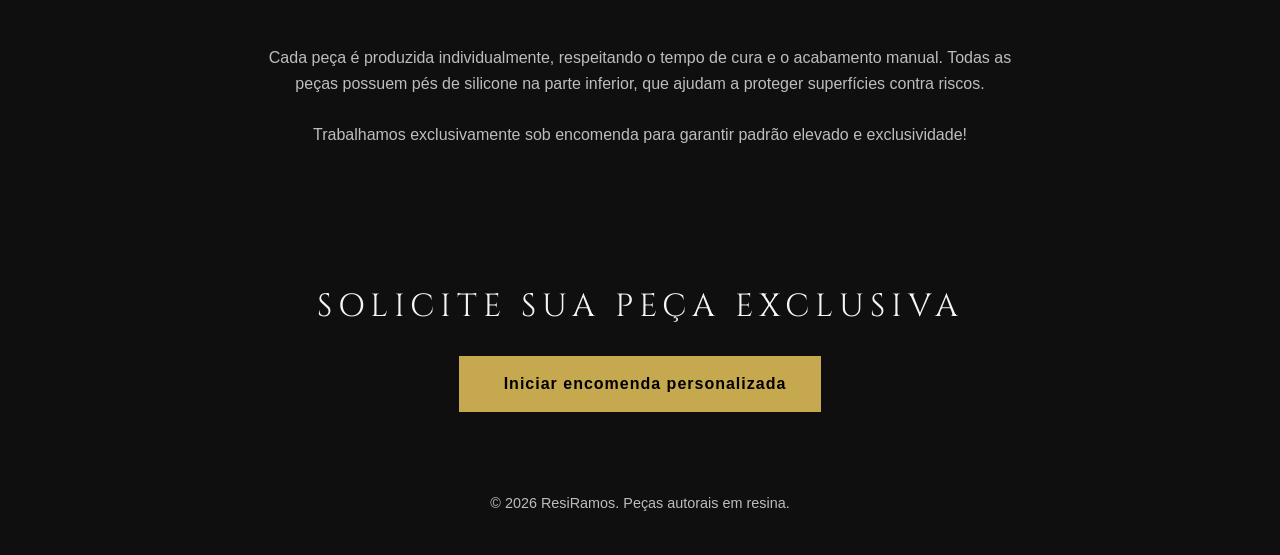
==== commit 18226287: "feat: Correção de algumas palavras e frases" ====
--- a/index.html
+++ b/index.html
@@ -4,6 +4,8 @@
     <meta charset="UTF-8">
     <meta name="viewport" content="width=device-width, initial-scale=1.0">
     <title>ResiRamos | Peças Sob Medida</title>
+    <link rel="icon" href="img/favicon.png" type="image/x-icon">
+
 
     <link rel="preconnect" href="https://fonts.googleapis.com">
     <link rel="preconnect" href="https://fonts.gstatic.com" crossorigin>
@@ -16,7 +18,7 @@
     <header class="hero">
         <h1 class="logo">ResiRamos</h1>
         <p class="tagline">
-            Peças exclusivas em resina, desenvolvidas sob medida para ambientes que valorizam identidade.
+            Peças exclusivas em resina, desenvolvidas sob medida para ambientes que valorizam a identidade.
         </p>
     </header>
 
@@ -43,7 +45,7 @@
                 </div>
                 <div class="card-content">
                     <h3>BANDEJA FLORAL ÔNIX FUMÊ</h3>
-                    <h4>Tam. 18cm</h4>
+                    <h4>Tam. 18 cm</h4>
                     <p>Bandeja em resina translúcida, na tonalidade ônix fumê, com flores naturais
                         preservadas em seu interior. Alças metálicas pretas que complementam o design contemporâneo. Perfeita para 
                         servir, decorar aparadores, mesas de centro ou até mesmo compor ambientes sofisticados.</p>
@@ -72,9 +74,9 @@
                 </div>
                 <div class="card-content">
                     <h3>BANDEJA DECORATIVA NEBLINA PRATEADA</h3>
-                    <h4>Tam. 35cm</h4>
+                    <h4>Tam. 35 cm</h4>
                     <p>Bandeja em resina sobre base de MDF, com composição abstrata inspirada nos veios do mármore
-                        natural. Alças metálicas cromadas que adicionam ainda mais beleza sob a peça. Indicado para compor ambientes.</p>
+                        natural. Alças metálicas cromadas que adicionam ainda mais beleza à peça. Indicada para compor ambientes.</p>
                     <a href="https://wa.me/5515991488234?text=Olá,%20gostaria%20de%20solicitar%20uma%20peça%20personalizada."
                        target="_blank" class="btn-outline btn-whatsapp">
                        Solicitar peça personalizada
@@ -100,8 +102,8 @@
                 </div>
                 <div class="card-content">
                     <h3>KIT BANDEJA OVAL</h3>
-                    <h4>Tam. 23X11cm</h4>
-                    <p>Criada para quem valoriza beleza nos detalhes. O tom de cinza combinado com as delicadas folhas de ouro, tráz
+                    <h4>Tam. 23 x 11 cm</h4>
+                    <p>Criada para quem valoriza beleza nos detalhes. O tom de cinza combinado com as delicadas folhas de ouro traz
                         leveza e sofisticação, tornando-a um complemento harmonioso para diferentes estilos de decoração.
                     </p>
                     <a href="https://wa.me/5515991488234?text=Olá,%20gostaria%20de%20solicitar%20uma%20peça%20personalizada."
@@ -129,7 +131,7 @@
                 </div>
                 <div class="card-content">
                     <h3>MINI BANDEJA QUARTZO ROSE</h3>
-                    <h4>Tam. 13cm</h4>
+                    <h4>Tam. 13 cm</h4>
                     <p>Uma composição delicada, os tons rosados, o acabamento translúcido e o brilho sutil das folhas de ouro 
                         criam uma peça que transmite leveza, feminilidade e sofisticação, resultando em uma composição harmoniosa e refinada.
                     </p>
@@ -158,9 +160,9 @@
                 </div>
                 <div class="card-content">
                     <h3>PORTA COPO GALAXIA</h3>
-                    <h4>Tam. 8,5cm</h4>
-                    <p>Remetendo a beleza e o mistério da galáxia, este porta copo com tons de preto, cinza, e toques transparentes,
-                        apresenta um design com presença. Contém pequenas folhas de ouro sob toda peça, baseado no universo estrelado.
+                    <h4>Tam. 8,5 cm</h4>
+                    <p>Remetendo à beleza e ao mistério da galáxia, este porta-copo, com tons de preto, cinza e toques transparentes,
+                        apresenta um design marcante. Contém pequenas folhas de ouro em toda a peça, inspiradas no universo estrelado.
                     </p>
                     <a href="https://wa.me/5515991488234?text=Olá,%20gostaria%20de%20solicitar%20uma%20peça%20personalizada."
                        target="_blank" class="btn-outline btn-whatsapp">
@@ -186,8 +188,8 @@
                     </div>
                 </div>
                 <div class="card-content">
-                    <h3>PORTA COPO AURORAL AZUL</h3>
-                    <h4>Tam. 8,5cm</h4>
+                    <h3>PORTA-COPO AURORA AZUL</h3>
+                    <h4>Tam. 8,5 cm</h4>
                     <p>Inspirado nas formas orgânicas das geodas naturais. Tons de azul se mesclam com o efeito translúcido, 
                         criando movimento e profundidade na peça. Detalhes com folhas de ouro no centro para trazer um
                         toque de brilho e sofisticação.</p>
@@ -216,9 +218,9 @@
                 </div>
                 <div class="card-content">
                     <h3>PORTA COPO COSTELA DE ADÃO</h3>
-                    <h4>Tam. 12x8,5cm</h4>
-                    <p>Peça que une a natureza e sofisticação. Os veios fluidos criam um desenho único e exclusivo. Detalhes 
-                        em folha de ouro e lateral também dourada acrescentam luminosidade na peça, que valorizam a decoração com elegância.
+                    <h4>Tam. 12 x 8,5 cm</h4>
+                    <p>Peça que combina elementos da natureza com sofisticação. Os veios fluidos criam um desenho único e exclusivo. Detalhes
+                        em folha de ouro e a lateral dourada acrescentam luminosidade à peça e valorizam a decoração com elegância.
                     </p>
                     <a href="https://wa.me/5515991488234?text=Olá,%20gostaria%20de%20solicitar%20uma%20peça%20personalizada."
                        target="_blank" class="btn-outline btn-whatsapp">
@@ -245,9 +247,9 @@
                 </div>
                 <div class="card-content">
                     <h3>PORTA COPO AURORA BOREAL DOURADO</h3>
-                    <h4>Tam. 8,5x8,5cm</h4>
-                    <p>Uma peça cheia de personalidade, combina a delicadeza do branco e verde, e por fim, se destaca com o dourado central 
-                        e das laterais, que valorizam ainda mais o seu visual exclusivo.</p>
+                    <h4>Tam. 8,5 x 8,5 cm</h4>
+                    <p>Uma peça cheia de personalidade, que combina a delicadeza do branco e do verde com o destaque do dourado central e das laterais,
+                        valorizando ainda mais seu visual exclusivo.</p>
                     <a href="https://wa.me/5515991488234?text=Olá,%20gostaria%20de%20solicitar%20uma%20peça%20personalizada."
                        target="_blank" class="btn-outline btn-whatsapp">
                        Solicitar peça personalizada
@@ -273,9 +275,9 @@
                 </div>
                 <div class="card-content">
                     <h3>PORTA COPO AURORA BOREAL PRATA</h3>
-                    <h4>Tam. 8,5x8,5cm</h4>
-                    <p>Inspirado na aurora boreal com tons mais frios que deixam a peça discreta, mas marcante.
-                        Com acabamento em prata nas laterais para combinar com o centro, e valorizar ainda mais seu visual.
+                    <h4>Tam. 8,5 x 8,5 cm</h4>
+                    <p>Inspirado na aurora boreal, com tons mais frios que deixam a peça discreta, mas marcante.
+                        Com acabamento em prata nas laterais, a peça combina com o centro e valoriza ainda mais seu visual.
                     </p>
                     <a href="https://wa.me/5515991488234?text=Olá,%20gostaria%20de%20solicitar%20uma%20peça%20personalizada."
                        target="_blank" class="btn-outline btn-whatsapp">
@@ -290,8 +292,8 @@
     <section class="processo">
         <h2 class="section-title">Produção Sob Encomenda</h2>
         <p>
-            Cada peça é produzida individualmente, respeitando tempo de cura
-            e acabamento manual, todas as peças possuem pés em silicone na parte inferior, que ajudam a proteger superficies 
+            Cada peça é produzida individualmente, respeitando o tempo de cura
+            e o acabamento manual. Todas as peças possuem pés de silicone na parte inferior, que ajudam a proteger superfícies
             contra riscos.</p> 
         <br>
         <p> Trabalhamos exclusivamente sob encomenda para garantir padrão elevado e exclusividade!</p>
@@ -311,4 +313,4 @@
 
     <script src="script.js"></script>
 </body>
-</html>
+</html>
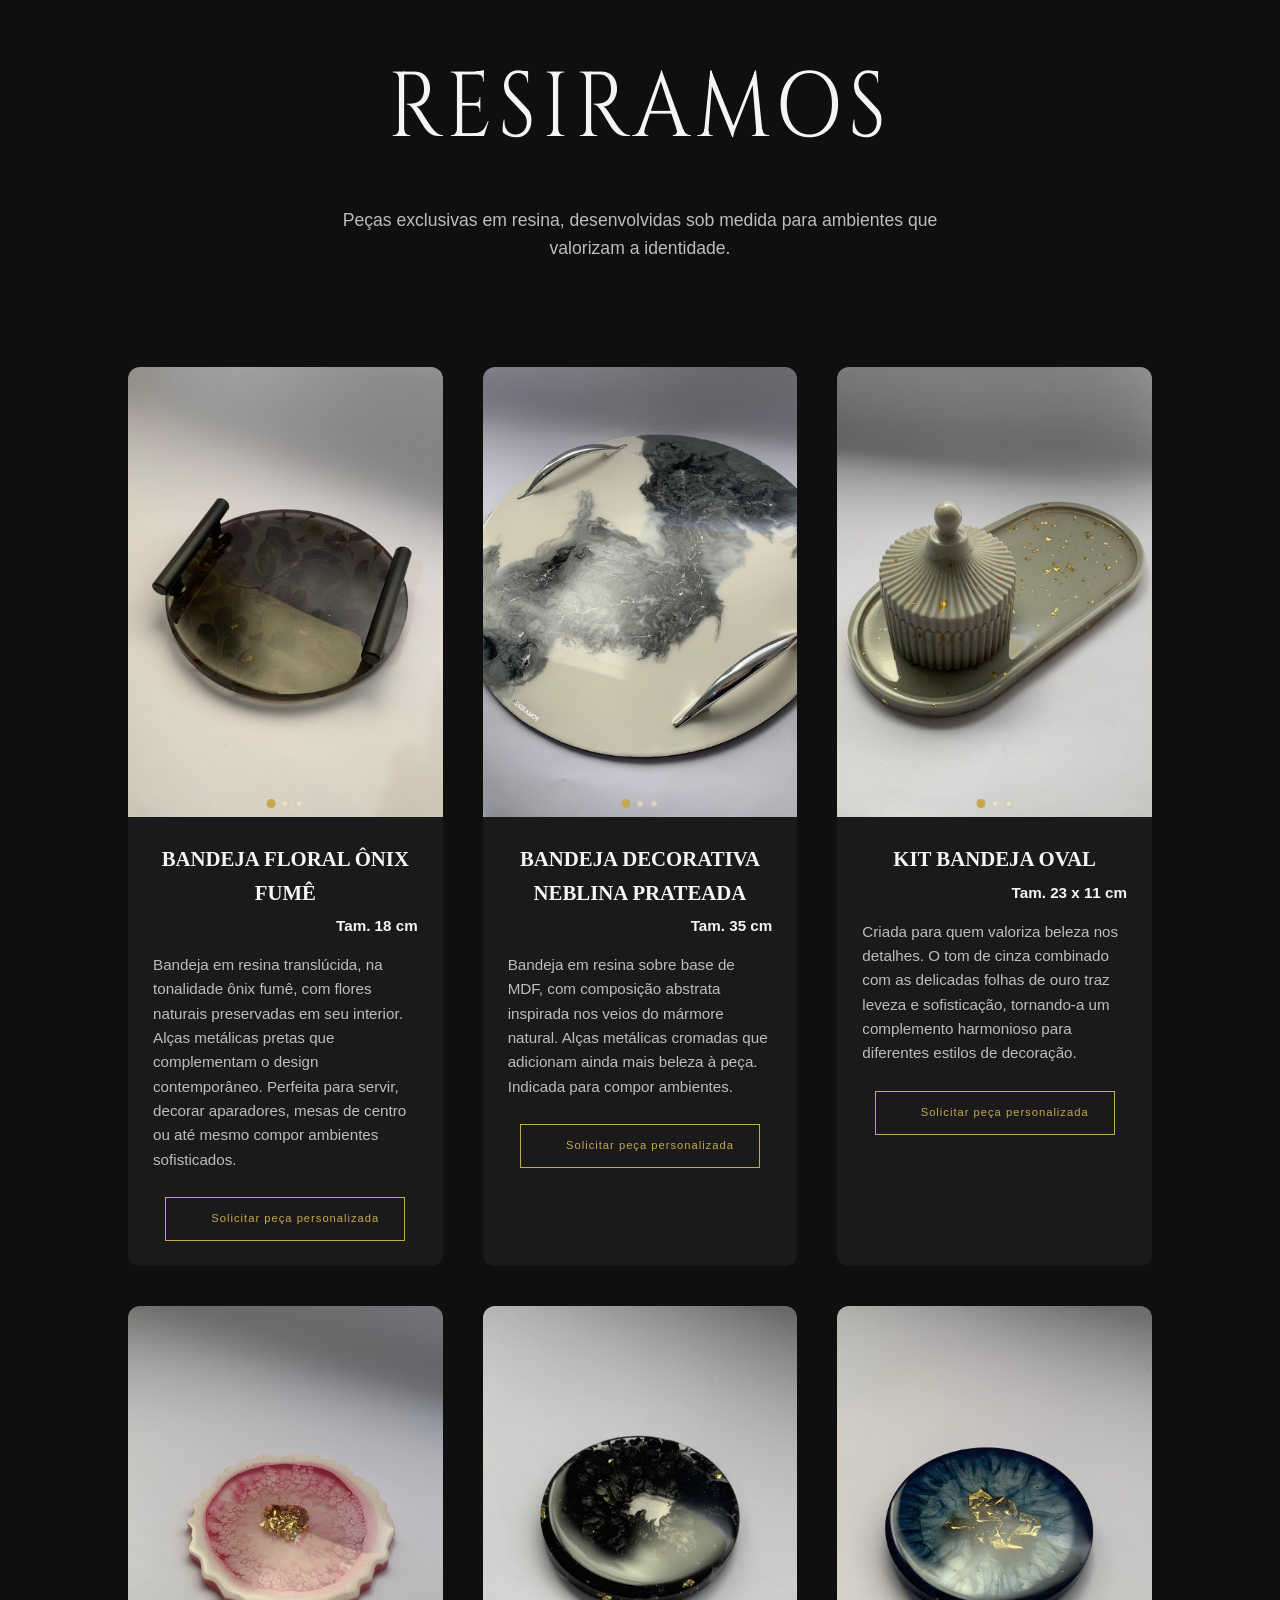
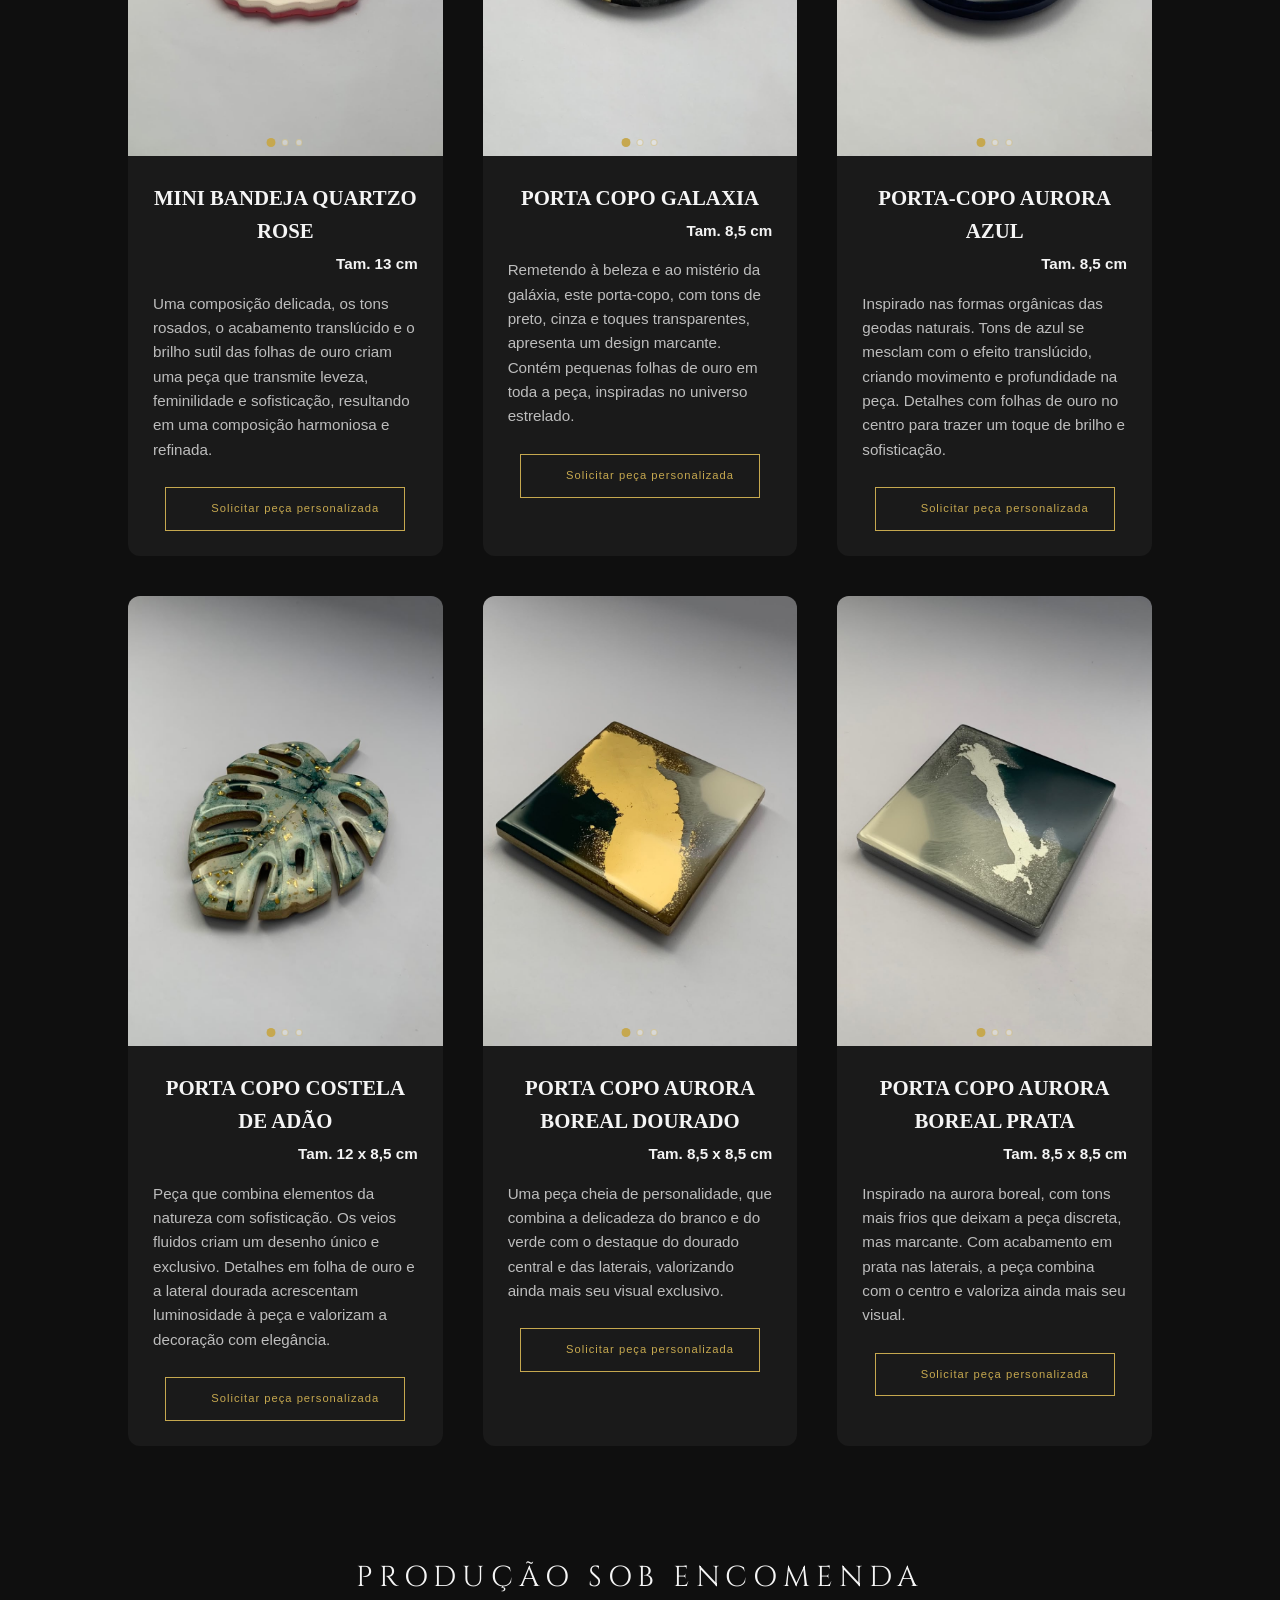
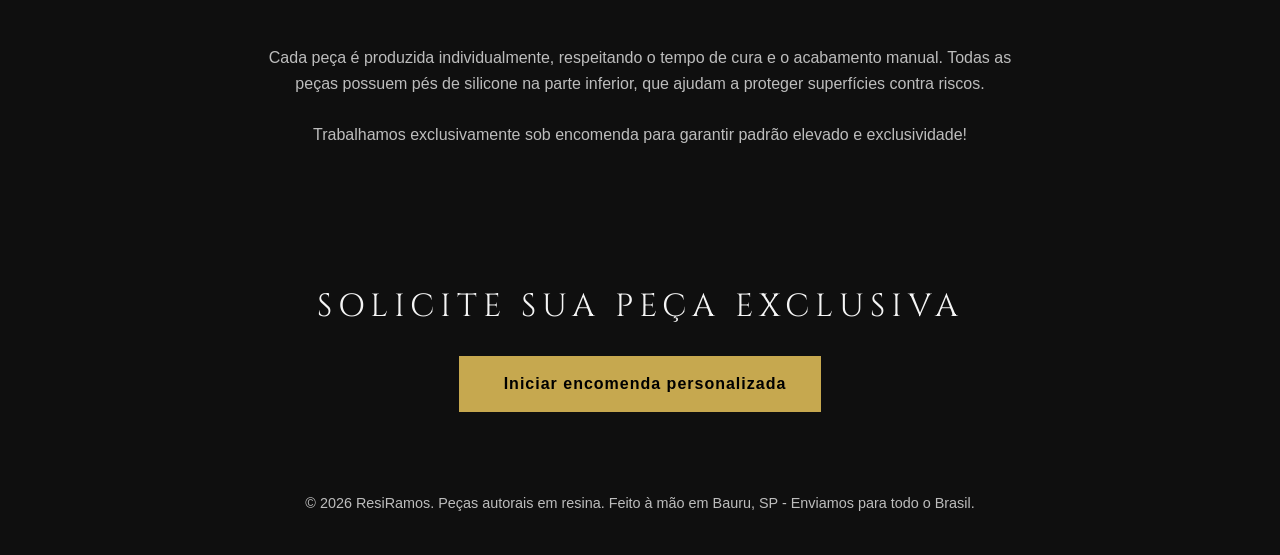
==== commit 4204a479: ""SEO: robots, sitemap e meta tags"" ====
--- a/index.html
+++ b/index.html
@@ -3,312 +3,255 @@
 <head>
     <meta charset="UTF-8">
     <meta name="viewport" content="width=device-width, initial-scale=1.0">
-    <title>ResiRamos | Peças Sob Medida</title>
+    
+    <title>ResiRamos | Peças Artesanais em Resina Sob Encomenda | Bauru e Brasil</title>
+    <meta name="description" content="Peças exclusivas em resina: bandejas, porta-copos e decoração feitas à mão sob encomenda. Design autoral com flores preservadas e folha de ouro. Entregamos para todo Brasil. Peça pelo WhatsApp.">
+    <meta name="keywords" content="resina, peças em resina, bandeja resinada, porta copo resina, artesanato em resina, resina epóxi, presente personalizado, decoração em resina, Bauru, Resi Ramos">
+    <meta name="author" content="Resi Ramos">
+    <meta name="robots" content="index, follow, max-image-preview:large">
+    <link rel="canonical" href="https://resiramos.vercel.app/">
     <link rel="icon" href="img/favicon.png" type="image/x-icon">
 
+    <!-- OPEN GRAPH - WhatsApp e Instagram -->
+    <meta property="og:title" content="Resi Ramos | Peças Exclusivas em Resina Sob Medida">
+    <meta property="og:description" content="Bandejas e porta-copos artesanais com flores naturais e folha de ouro. Peças únicas feitas à mão.">
+    <meta property="og:image" content="https://resiramos.vercel.app/img/Bandeja%20Floral%2001.jpeg">
+    <meta property="og:url" content="https://resiramos.vercel.app/">
+    <meta property="og:type" content="website">
+    <meta property="og:locale" content="pt_BR">
+    <meta property="og:site_name" content="Resi Ramos">
+
+    <meta name="twitter:card" content="summary_large_image">
+    <meta name="twitter:title" content="Resi Ramos | Peças Exclusivas em Resina">
+    <meta name="twitter:description" content="Arte em resina feita à mão sob encomenda.">
+    <meta name="twitter:image" content="https://resiramos.vercel.app/img/Bandeja%20Floral%2001.jpeg">
 
     <link rel="preconnect" href="https://fonts.googleapis.com">
     <link rel="preconnect" href="https://fonts.gstatic.com" crossorigin>
     <link href="https://fonts.googleapis.com/css2?family=Cinzel:wght@400;600&display=swap" rel="stylesheet">
-
     <link rel="stylesheet" href="style.css">
+
+    <!-- JSON-LD  -->
+    <script type="application/ld+json">
+    {
+      "@context": "https://schema.org",
+      "@type": "Store",
+      "name": "Resi Ramos",
+      "description": "Vitrine virtual para peças artesanais em resina desenvolvidas sob medida",
+      "url": "https://resiramos.vercel.app/",
+      "telephone": "+5515991488234",
+      "image": "https://resiramos.vercel.app/img/Bandeja%20Floral%2001.jpeg",
+      "priceRange": "$$",
+      "address": {"@type": "PostalAddress","addressLocality": "Bauru","addressRegion": "SP","addressCountry": "BR"}
+    }
+    </script>
 </head>
 <body>
-
     <header class="hero">
         <h1 class="logo">ResiRamos</h1>
-        <p class="tagline">
-            Peças exclusivas em resina, desenvolvidas sob medida para ambientes que valorizam a identidade.
-        </p>
+        <p class="tagline">Peças exclusivas em resina, desenvolvidas sob medida para ambientes que valorizam a identidade.</p>
     </header>
 
-    <section class="catalogo">
-       
-
+    <main class="catalogo">
         <div class="grid">
 
             <!-- CARD 1 -->
-            <div class="card">
-                <div class="carousel" data-index="0">
-                    <div class="carousel-track">
-                        <img src="img/Bandeja Floral 01.jpeg" alt="Bandeja Floral Ônix Fumê - foto 1">
-                        <img src="img/Bandeja Floral 02.jpeg" alt="Bandeja Floral Ônix Fumê - foto 2">
-                        <img src="img/Bandeja Floral 03.jpeg" alt="Bandeja Floral Ônix Fumê - foto 3">
-                    </div>
-                    <button class="carousel-btn prev" aria-label="Foto anterior">&#10094;</button>
-                    <button class="carousel-btn next" aria-label="Próxima foto">&#10095;</button>
-                    <div class="carousel-dots">
-                        <span class="dot active"></span>
-                        <span class="dot"></span>
-                        <span class="dot"></span>
-                    </div>
+            <article class="card">
+                <div class="carousel" data-index="0">
+                    <div class="carousel-track">
+                        <img src="img/Bandeja Floral 01.jpeg" alt="Bandeja Floral Ônix Fumê 18cm em resina translúcida com flores naturais - Resi Ramos" loading="lazy" width="400" height="400">
+                        <img src="img/Bandeja Floral 02.jpeg" alt="Bandeja Floral Ônix Fumê - detalhe lateral" loading="lazy" width="400" height="400">
+                        <img src="img/Bandeja Floral 03.jpeg" alt="Bandeja Floral Ônix Fumê decorando aparador" loading="lazy" width="400" height="400">
+                    </div>
+                    <button class="carousel-btn prev" aria-label="Foto anterior">&#10094;</button>
+                    <button class="carousel-btn next" aria-label="Próxima foto">&#10095;</button>
+                    <div class="carousel-dots"><span class="dot active"></span><span class="dot"></span><span class="dot"></span></div>
                 </div>
                 <div class="card-content">
                     <h3>BANDEJA FLORAL ÔNIX FUMÊ</h3>
                     <h4>Tam. 18 cm</h4>
-                    <p>Bandeja em resina translúcida, na tonalidade ônix fumê, com flores naturais
-                        preservadas em seu interior. Alças metálicas pretas que complementam o design contemporâneo. Perfeita para 
-                        servir, decorar aparadores, mesas de centro ou até mesmo compor ambientes sofisticados.</p>
-                    <a href="https://wa.me/5515991488234?text=Olá,%20gostaria%20de%20solicitar%20uma%20peça%20personalizada."
-                       target="_blank" class="btn-outline btn-whatsapp">
-                       Solicitar peça personalizada
-                    </a>
-                </div>
-            </div>
-
-            <!-- CARD 2 --->
-            <div class="card">
-                <div class="carousel" data-index="0">
-                    <div class="carousel-track">
-                        <img src="img/Bandeja Decorativa Neblina Prateada 01.jpeg" alt="Bandeja Decorativa Neblina Prateada - foto 1">
-                        <img src="img/Bandeja Decorativa Neblina Prateada 02.jpeg" alt="Bandeja Decorativa Neblina Prateada - foto 2">
-                        <img src="img/Bandeja Decorativa Neblina Prateada 03.jpeg" alt="Bandeja Decorativa Neblina Prateada - foto 3">
-                    </div>
-                    <button class="carousel-btn prev" aria-label="Foto anterior">&#10094;</button>
-                    <button class="carousel-btn next" aria-label="Próxima foto">&#10095;</button>
-                    <div class="carousel-dots">
-                        <span class="dot active"></span>
-                        <span class="dot"></span>
-                        <span class="dot"></span>
-                    </div>
+                    <p>Bandeja em resina translúcida, na tonalidade ônix fumê, com flores naturais preservadas em seu interior. Alças metálicas pretas que complementam o design contemporâneo. Perfeita para servir, decorar aparadores, mesas de centro ou até mesmo compor ambientes sofisticados.</p>
+                    <a href="https://wa.me/5515991488234?text=Olá,%20gostaria%20de%20solicitar%20uma%20peça%20personalizada." target="_blank" class="btn-outline btn-whatsapp" rel="noopener">Solicitar peça personalizada</a>
+                </div>
+            </article>
+
+            <!-- CARD 2 -->
+            <article class="card">
+                <div class="carousel" data-index="0">
+                    <div class="carousel-track">
+                        <img src="img/Bandeja Decorativa Neblina Prateada 01.jpeg" alt="Bandeja Decorativa Neblina Prateada 35cm em resina efeito mármore - Resi Ramos" loading="lazy" width="400" height="400">
+                        <img src="img/Bandeja Decorativa Neblina Prateada 02.jpeg" alt="Bandeja Decorativa Neblina Prateada - foto 2" loading="lazy" width="400" height="400">
+                        <img src="img/Bandeja Decorativa Neblina Prateada 03.jpeg" alt="Bandeja Decorativa Neblina Prateada - foto 3" loading="lazy" width="400" height="400">
+                    </div>
+                    <button class="carousel-btn prev" aria-label="Foto anterior">&#10094;</button>
+                    <button class="carousel-btn next" aria-label="Próxima foto">&#10095;</button>
+                    <div class="carousel-dots"><span class="dot active"></span><span class="dot"></span><span class="dot"></span></div>
                 </div>
                 <div class="card-content">
                     <h3>BANDEJA DECORATIVA NEBLINA PRATEADA</h3>
                     <h4>Tam. 35 cm</h4>
-                    <p>Bandeja em resina sobre base de MDF, com composição abstrata inspirada nos veios do mármore
-                        natural. Alças metálicas cromadas que adicionam ainda mais beleza à peça. Indicada para compor ambientes.</p>
-                    <a href="https://wa.me/5515991488234?text=Olá,%20gostaria%20de%20solicitar%20uma%20peça%20personalizada."
-                       target="_blank" class="btn-outline btn-whatsapp">
-                       Solicitar peça personalizada
-                    </a>
-                </div>
-            </div>
+                    <p>Bandeja em resina sobre base de MDF, com composição abstrata inspirada nos veios do mármore natural. Alças metálicas cromadas que adicionam ainda mais beleza à peça. Indicada para compor ambientes.</p>
+                    <a href="https://wa.me/5515991488234?text=Olá,%20gostaria%20de%20solicitar%20uma%20peça%20personalizada." target="_blank" class="btn-outline btn-whatsapp" rel="noopener">Solicitar peça personalizada</a>
+                </div>
+            </article>
 
             <!-- CARD 3 -->
-            <div class="card">
-                <div class="carousel" data-index="0">
-                    <div class="carousel-track">
-                        <img src="img/Bandeja Oval 01.jpeg" alt="Kit Bandeja Oval - foto 1">
-                        <img src="img/Bandeja Oval 02.jpeg" alt="Kit Bandeja Oval - foto 2">
-                        <img src="img/Bandeja Oval 03.jpeg" alt="Kit Bandeja Oval - foto 3">
-                    </div>
-                    <button class="carousel-btn prev" aria-label="Foto anterior">&#10094;</button>
-                    <button class="carousel-btn next" aria-label="Próxima foto">&#10095;</button>
-                    <div class="carousel-dots">
-                        <span class="dot active"></span>
-                        <span class="dot"></span>
-                        <span class="dot"></span>
-                    </div>
+            <article class="card">
+                <div class="carousel" data-index="0">
+                    <div class="carousel-track">
+                        <img src="img/Bandeja Oval 01.jpeg" alt="Kit Bandeja Oval 23x11cm em resina cinza com folha de ouro - Resi Ramos" loading="lazy" width="400" height="400">
+                        <img src="img/Bandeja Oval 02.jpeg" alt="Kit Bandeja Oval - foto 2" loading="lazy" width="400" height="400">
+                        <img src="img/Bandeja Oval 03.jpeg" alt="Kit Bandeja Oval - foto 3" loading="lazy" width="400" height="400">
+                    </div>
+                    <button class="carousel-btn prev" aria-label="Foto anterior">&#10094;</button>
+                    <button class="carousel-btn next" aria-label="Próxima foto">&#10095;</button>
+                    <div class="carousel-dots"><span class="dot active"></span><span class="dot"></span><span class="dot"></span></div>
                 </div>
                 <div class="card-content">
                     <h3>KIT BANDEJA OVAL</h3>
                     <h4>Tam. 23 x 11 cm</h4>
-                    <p>Criada para quem valoriza beleza nos detalhes. O tom de cinza combinado com as delicadas folhas de ouro traz
-                        leveza e sofisticação, tornando-a um complemento harmonioso para diferentes estilos de decoração.
-                    </p>
-                    <a href="https://wa.me/5515991488234?text=Olá,%20gostaria%20de%20solicitar%20uma%20peça%20personalizada."
-                       target="_blank" class="btn-outline btn-whatsapp">
-                       Solicitar peça personalizada
-                    </a>
-                </div>
-            </div>
+                    <p>Criada para quem valoriza beleza nos detalhes. O tom de cinza combinado com as delicadas folhas de ouro traz leveza e sofisticação, tornando-a um complemento harmonioso para diferentes estilos de decoração.</p>
+                    <a href="https://wa.me/5515991488234?text=Olá,%20gostaria%20de%20solicitar%20uma%20peça%20personalizada." target="_blank" class="btn-outline btn-whatsapp" rel="noopener">Solicitar peça personalizada</a>
+                </div>
+            </article>
 
             <!-- CARD 4 -->
-            <div class="card">
-                <div class="carousel" data-index="0">
-                    <div class="carousel-track">
-                        <img src="img/Porta Copo Estrias Rosa 01.jpeg" alt="Porta Copo Estrias Rosa - foto 1">
-                        <img src="img/Porta Copo Estrias Rosa 02.jpeg" alt="Porta Copo Estrias Rosa - foto 2">
-                        <img src="img/Porta Copo Estrias Rosa 03.jpeg" alt="Porta Copo Estrias Rosa - foto 3">
-                    </div>
-                    <button class="carousel-btn prev" aria-label="Foto anterior">&#10094;</button>
-                    <button class="carousel-btn next" aria-label="Próxima foto">&#10095;</button>
-                    <div class="carousel-dots">
-                        <span class="dot active"></span>
-                        <span class="dot"></span>
-                        <span class="dot"></span>
-                    </div>
+            <article class="card">
+                <div class="carousel" data-index="0">
+                    <div class="carousel-track">
+                        <img src="img/Porta Copo Estrias Rosa 01.jpeg" alt="Mini Bandeja Quartzo Rose 13cm em resina rosa com folha de ouro - Resi Ramos" loading="lazy" width="400" height="400">
+                        <img src="img/Porta Copo Estrias Rosa 02.jpeg" alt="Porta Copo Estrias Rosa - foto 2" loading="lazy" width="400" height="400">
+                        <img src="img/Porta Copo Estrias Rosa 03.jpeg" alt="Porta Copo Estrias Rosa - foto 3" loading="lazy" width="400" height="400">
+                    </div>
+                    <button class="carousel-btn prev" aria-label="Foto anterior">&#10094;</button>
+                    <button class="carousel-btn next" aria-label="Próxima foto">&#10095;</button>
+                    <div class="carousel-dots"><span class="dot active"></span><span class="dot"></span><span class="dot"></span></div>
                 </div>
                 <div class="card-content">
                     <h3>MINI BANDEJA QUARTZO ROSE</h3>
                     <h4>Tam. 13 cm</h4>
-                    <p>Uma composição delicada, os tons rosados, o acabamento translúcido e o brilho sutil das folhas de ouro 
-                        criam uma peça que transmite leveza, feminilidade e sofisticação, resultando em uma composição harmoniosa e refinada.
-                    </p>
-                    <a href="https://wa.me/5515991488234?text=Olá,%20gostaria%20de%20solicitar%20uma%20peça%20personalizada."
-                       target="_blank" class="btn-outline btn-whatsapp">
-                       Solicitar peça personalizada
-                    </a>
-                </div>
-            </div>
+                    <p>Uma composição delicada, os tons rosados, o acabamento translúcido e o brilho sutil das folhas de ouro criam uma peça que transmite leveza, feminilidade e sofisticação, resultando em uma composição harmoniosa e refinada.</p>
+                    <a href="https://wa.me/5515991488234?text=Olá,%20gostaria%20de%20solicitar%20uma%20peça%20personalizada." target="_blank" class="btn-outline btn-whatsapp" rel="noopener">Solicitar peça personalizada</a>
+                </div>
+            </article>
 
             <!-- CARD 5 -->
-            <div class="card">
-                <div class="carousel" data-index="0">
-                    <div class="carousel-track">
-                        <img src="img/Porta copo Galaxia 01.jpeg" alt="Porta Copo Galáxia - foto 1">
-                        <img src="img/Porta copo Galaxia 02.jpeg" alt="Porta Copo Galáxia - foto 2">
-                        <img src="img/Porta copo Galaxia 03.jpeg" alt="Porta Copo Galáxia - foto 3">
-                    </div>
-                    <button class="carousel-btn prev" aria-label="Foto anterior">&#10094;</button>
-                    <button class="carousel-btn next" aria-label="Próxima foto">&#10095;</button>
-                    <div class="carousel-dots">
-                        <span class="dot active"></span>
-                        <span class="dot"></span>
-                        <span class="dot"></span>
-                    </div>
+            <article class="card">
+                <div class="carousel" data-index="0">
+                    <div class="carousel-track">
+                        <img src="img/Porta copo Galaxia 01.jpeg" alt="Porta Copo Galáxia 8,5cm em resina preta com folha de ouro - Resi Ramos" loading="lazy" width="400" height="400">
+                        <img src="img/Porta copo Galaxia 02.jpeg" alt="Porta Copo Galáxia - foto 2" loading="lazy" width="400" height="400">
+                        <img src="img/Porta copo Galaxia 03.jpeg" alt="Porta Copo Galáxia - foto 3" loading="lazy" width="400" height="400">
+                    </div>
+                    <button class="carousel-btn prev" aria-label="Foto anterior">&#10094;</button>
+                    <button class="carousel-btn next" aria-label="Próxima foto">&#10095;</button>
+                    <div class="carousel-dots"><span class="dot active"></span><span class="dot"></span><span class="dot"></span></div>
                 </div>
                 <div class="card-content">
                     <h3>PORTA COPO GALAXIA</h3>
                     <h4>Tam. 8,5 cm</h4>
-                    <p>Remetendo à beleza e ao mistério da galáxia, este porta-copo, com tons de preto, cinza e toques transparentes,
-                        apresenta um design marcante. Contém pequenas folhas de ouro em toda a peça, inspiradas no universo estrelado.
-                    </p>
-                    <a href="https://wa.me/5515991488234?text=Olá,%20gostaria%20de%20solicitar%20uma%20peça%20personalizada."
-                       target="_blank" class="btn-outline btn-whatsapp">
-                       Solicitar peça personalizada
-                    </a>
-                </div>
-            </div>
+                    <p>Remetendo à beleza e ao mistério da galáxia, este porta-copo, com tons de preto, cinza e toques transparentes, apresenta um design marcante. Contém pequenas folhas de ouro em toda a peça, inspiradas no universo estrelado.</p>
+                    <a href="https://wa.me/5515991488234?text=Olá,%20gostaria%20de%20solicitar%20uma%20peça%20personalizada." target="_blank" class="btn-outline btn-whatsapp" rel="noopener">Solicitar peça personalizada</a>
+                </div>
+            </article>
 
             <!-- CARD 6 -->
-            <div class="card">
-                <div class="carousel" data-index="0">
-                    <div class="carousel-track">
-                        <img src="img/Porta copo aurora azul 01.jpeg" alt="Porta Copo Aurora Azul - foto 1">
-                        <img src="img/Porta copo aurora azul 02.jpeg" alt="Porta Copo Aurora Azul - foto 2">
-                        <img src="img/Porta copo aurora azul 03.jpeg" alt="Porta Copo Aurora Azul - foto 3">
-                    </div>
-                    <button class="carousel-btn prev" aria-label="Foto anterior">&#10094;</button>
-                    <button class="carousel-btn next" aria-label="Próxima foto">&#10095;</button>
-                    <div class="carousel-dots">
-                        <span class="dot active"></span>
-                        <span class="dot"></span>
-                        <span class="dot"></span>
-                    </div>
+            <article class="card">
+                <div class="carousel" data-index="0">
+                    <div class="carousel-track">
+                        <img src="img/Porta copo aurora azul 01.jpeg" alt="Porta-Copo Aurora Azul 8,5cm inspirado em geoda - Resi Ramos" loading="lazy" width="400" height="400">
+                        <img src="img/Porta copo aurora azul 02.jpeg" alt="Porta Copo Aurora Azul - foto 2" loading="lazy" width="400" height="400">
+                        <img src="img/Porta copo aurora azul 03.jpeg" alt="Porta Copo Aurora Azul - foto 3" loading="lazy" width="400" height="400">
+                    </div>
+                    <button class="carousel-btn prev" aria-label="Foto anterior">&#10094;</button>
+                    <button class="carousel-btn next" aria-label="Próxima foto">&#10095;</button>
+                    <div class="carousel-dots"><span class="dot active"></span><span class="dot"></span><span class="dot"></span></div>
                 </div>
                 <div class="card-content">
                     <h3>PORTA-COPO AURORA AZUL</h3>
                     <h4>Tam. 8,5 cm</h4>
-                    <p>Inspirado nas formas orgânicas das geodas naturais. Tons de azul se mesclam com o efeito translúcido, 
-                        criando movimento e profundidade na peça. Detalhes com folhas de ouro no centro para trazer um
-                        toque de brilho e sofisticação.</p>
-                    <a href="https://wa.me/5515991488234?text=Olá,%20gostaria%20de%20solicitar%20uma%20peça%20personalizada."
-                       target="_blank" class="btn-outline btn-whatsapp">
-                       Solicitar peça personalizada
-                    </a>
-                </div>
-            </div>
+                    <p>Inspirado nas formas orgânicas das geodas naturais. Tons de azul se mesclam com o efeito translúcido, criando movimento e profundidade na peça. Detalhes com folhas de ouro no centro para trazer um toque de brilho e sofisticação.</p>
+                    <a href="https://wa.me/5515991488234?text=Olá,%20gostaria%20de%20solicitar%20uma%20peça%20personalizada." target="_blank" class="btn-outline btn-whatsapp" rel="noopener">Solicitar peça personalizada</a>
+                </div>
+            </article>
 
             <!-- CARD 7 -->
-            <div class="card">
-                <div class="carousel" data-index="0">
-                    <div class="carousel-track">
-                        <img src="img/Porta Copo Folha Verde 01.jpeg" alt="Porta Copo Folha Verde - foto 1">
-                        <img src="img/Porta Copo Folha Verde 02.jpeg" alt="Porta Copo Folha Verde - foto 2">
-                        <img src="img/Porta Copo Folha Verde 03.jpeg" alt="Porta Copo Folha Verde - foto 3">
-                    </div>
-                    <button class="carousel-btn prev" aria-label="Foto anterior">&#10094;</button>
-                    <button class="carousel-btn next" aria-label="Próxima foto">&#10095;</button>
-                    <div class="carousel-dots">
-                        <span class="dot active"></span>
-                        <span class="dot"></span>
-                        <span class="dot"></span>
-                    </div>
+            <article class="card">
+                <div class="carousel" data-index="0">
+                    <div class="carousel-track">
+                        <img src="img/Porta Copo Folha Verde 01.jpeg" alt="Porta Copo Costela de Adão 12x8,5cm com folha de ouro - Resi Ramos" loading="lazy" width="400" height="400">
+                        <img src="img/Porta Copo Folha Verde 02.jpeg" alt="Porta Copo Folha Verde - foto 2" loading="lazy" width="400" height="400">
+                        <img src="img/Porta Copo Folha Verde 03.jpeg" alt="Porta Copo Folha Verde - foto 3" loading="lazy" width="400" height="400">
+                    </div>
+                    <button class="carousel-btn prev" aria-label="Foto anterior">&#10094;</button>
+                    <button class="carousel-btn next" aria-label="Próxima foto">&#10095;</button>
+                    <div class="carousel-dots"><span class="dot active"></span><span class="dot"></span><span class="dot"></span></div>
                 </div>
                 <div class="card-content">
                     <h3>PORTA COPO COSTELA DE ADÃO</h3>
                     <h4>Tam. 12 x 8,5 cm</h4>
-                    <p>Peça que combina elementos da natureza com sofisticação. Os veios fluidos criam um desenho único e exclusivo. Detalhes
-                        em folha de ouro e a lateral dourada acrescentam luminosidade à peça e valorizam a decoração com elegância.
-                    </p>
-                    <a href="https://wa.me/5515991488234?text=Olá,%20gostaria%20de%20solicitar%20uma%20peça%20personalizada."
-                       target="_blank" class="btn-outline btn-whatsapp">
-                       Solicitar peça personalizada
-                    </a>
-                </div>
-            </div>
+                    <p>Peça que combina elementos da natureza com sofisticação. Os veios fluidos criam um desenho único e exclusivo. Detalhes em folha de ouro e a lateral dourada acrescentam luminosidade à peça e valorizam a decoração com elegância.</p>
+                    <a href="https://wa.me/5515991488234?text=Olá,%20gostaria%20de%20solicitar%20uma%20peça%20personalizada." target="_blank" class="btn-outline btn-whatsapp" rel="noopener">Solicitar peça personalizada</a>
+                </div>
+            </article>
 
             <!-- CARD 8 -->
-            <div class="card">
-                <div class="carousel" data-index="0">
-                    <div class="carousel-track">
-                        <img src="img/Porta copo Aurora Boreal dourado 01.jpeg" alt="Porta Copo Aurora Boreal Dourado - foto 1">
-                        <img src="img/Porta copo Aurora Boreal dourado 02.jpeg" alt="Porta Copo Aurora Boreal Dourado - foto 2">
-                        <img src="img/Porta copo Aurora Boreal dourado 03.jpeg" alt="Porta Copo Aurora Boreal Dourado - foto 3">
-                    </div>
-                    <button class="carousel-btn prev" aria-label="Foto anterior">&#10094;</button>
-                    <button class="carousel-btn next" aria-label="Próxima foto">&#10095;</button>
-                    <div class="carousel-dots">
-                        <span class="dot active"></span>
-                        <span class="dot"></span>
-                        <span class="dot"></span>
-                    </div>
+            <article class="card">
+                <div class="carousel" data-index="0">
+                    <div class="carousel-track">
+                        <img src="img/Porta copo Aurora Boreal dourado 01.jpeg" alt="Porta Copo Aurora Boreal Dourado 8,5cm - Resi Ramos" loading="lazy" width="400" height="400">
+                        <img src="img/Porta copo Aurora Boreal dourado 02.jpeg" alt="Porta Copo Aurora Boreal Dourado - foto 2" loading="lazy" width="400" height="400">
+                        <img src="img/Porta copo Aurora Boreal dourado 03.jpeg" alt="Porta Copo Aurora Boreal Dourado - foto 3" loading="lazy" width="400" height="400">
+                    </div>
+                    <button class="carousel-btn prev" aria-label="Foto anterior">&#10094;</button>
+                    <button class="carousel-btn next" aria-label="Próxima foto">&#10095;</button>
+                    <div class="carousel-dots"><span class="dot active"></span><span class="dot"></span><span class="dot"></span></div>
                 </div>
                 <div class="card-content">
                     <h3>PORTA COPO AURORA BOREAL DOURADO</h3>
                     <h4>Tam. 8,5 x 8,5 cm</h4>
-                    <p>Uma peça cheia de personalidade, que combina a delicadeza do branco e do verde com o destaque do dourado central e das laterais,
-                        valorizando ainda mais seu visual exclusivo.</p>
-                    <a href="https://wa.me/5515991488234?text=Olá,%20gostaria%20de%20solicitar%20uma%20peça%20personalizada."
-                       target="_blank" class="btn-outline btn-whatsapp">
-                       Solicitar peça personalizada
-                    </a>
-                </div>
-            </div>
+                    <p>Uma peça cheia de personalidade, que combina a delicadeza do branco e do verde com o destaque do dourado central e das laterais, valorizando ainda mais seu visual exclusivo.</p>
+                    <a href="https://wa.me/5515991488234?text=Olá,%20gostaria%20de%20solicitar%20uma%20peça%20personalizada." target="_blank" class="btn-outline btn-whatsapp" rel="noopener">Solicitar peça personalizada</a>
+                </div>
+            </article>
 
             <!-- CARD 9 -->
-            <div class="card">
-                <div class="carousel" data-index="0">
-                    <div class="carousel-track">
-                        <img src="img/Porta copo Aurora Boreal prata 01.jpeg" alt="Porta Copo Aurora Boreal Prata - foto 1">
-                        <img src="img/Porta copo Aurora Boreal prata 02.jpeg" alt="Porta Copo Aurora Boreal Prata - foto 2">
-                        <img src="img/Porta copo Aurora Boreal prata 03.jpeg" alt="Porta Copo Aurora Boreal Prata - foto 3">
-                    </div>
-                    <button class="carousel-btn prev" aria-label="Foto anterior">&#10094;</button>
-                    <button class="carousel-btn next" aria-label="Próxima foto">&#10095;</button>
-                    <div class="carousel-dots">
-                        <span class="dot active"></span>
-                        <span class="dot"></span>
-                        <span class="dot"></span>
-                    </div>
+            <article class="card">
+                <div class="carousel" data-index="0">
+                    <div class="carousel-track">
+                        <img src="img/Porta copo Aurora Boreal prata 01.jpeg" alt="Porta Copo Aurora Boreal Prata 8,5cm - Resi Ramos" loading="lazy" width="400" height="400">
+                        <img src="img/Porta copo Aurora Boreal prata 02.jpeg" alt="Porta Copo Aurora Boreal Prata - foto 2" loading="lazy" width="400" height="400">
+                        <img src="img/Porta copo Aurora Boreal prata 03.jpeg" alt="Porta Copo Aurora Boreal Prata - foto 3" loading="lazy" width="400" height="400">
+                    </div>
+                    <button class="carousel-btn prev" aria-label="Foto anterior">&#10094;</button>
+                    <button class="carousel-btn next" aria-label="Próxima foto">&#10095;</button>
+                    <div class="carousel-dots"><span class="dot active"></span><span class="dot"></span><span class="dot"></span></div>
                 </div>
                 <div class="card-content">
                     <h3>PORTA COPO AURORA BOREAL PRATA</h3>
                     <h4>Tam. 8,5 x 8,5 cm</h4>
-                    <p>Inspirado na aurora boreal, com tons mais frios que deixam a peça discreta, mas marcante.
-                        Com acabamento em prata nas laterais, a peça combina com o centro e valoriza ainda mais seu visual.
-                    </p>
-                    <a href="https://wa.me/5515991488234?text=Olá,%20gostaria%20de%20solicitar%20uma%20peça%20personalizada."
-                       target="_blank" class="btn-outline btn-whatsapp">
-                       Solicitar peça personalizada
-                    </a>
-                </div>
-            </div>
+                    <p>Inspirado na aurora boreal, com tons mais frios que deixam a peça discreta, mas marcante. Com acabamento em prata nas laterais, a peça combina com o centro e valoriza ainda mais seu visual.</p>
+                    <a href="https://wa.me/5515991488234?text=Olá,%20gostaria%20de%20solicitar%20uma%20peça%20personalizada." target="_blank" class="btn-outline btn-whatsapp" rel="noopener">Solicitar peça personalizada</a>
+                </div>
+            </article>
 
         </div>
-    </section>
+    </main>
 
     <section class="processo">
         <h2 class="section-title">Produção Sob Encomenda</h2>
-        <p>
-            Cada peça é produzida individualmente, respeitando o tempo de cura
-            e o acabamento manual. Todas as peças possuem pés de silicone na parte inferior, que ajudam a proteger superfícies
-            contra riscos.</p> 
+        <p>Cada peça é produzida individualmente, respeitando o tempo de cura e o acabamento manual. Todas as peças possuem pés de silicone na parte inferior, que ajudam a proteger superfícies contra riscos.</p> 
         <br>
-        <p> Trabalhamos exclusivamente sob encomenda para garantir padrão elevado e exclusividade!</p>
+        <p>Trabalhamos exclusivamente sob encomenda para garantir padrão elevado e exclusividade!</p>
     </section>
 
     <section class="cta-final">
         <h2>Solicite sua peça exclusiva</h2>
-        <a href="https://wa.me/5515991488234?text=Olá,%20gostaria%20de%20iniciar%20uma%20encomenda%20personalizada."
-           target="_blank" class="btn-solid btn-whatsapp">
-           Iniciar encomenda personalizada
-        </a>
+        <a href="https://wa.me/5515991488234?text=Olá,%20gostaria%20de%20iniciar%20uma%20encomenda%20personalizada." target="_blank" class="btn-solid btn-whatsapp" rel="noopener">Iniciar encomenda personalizada</a>
     </section>
 
     <footer>
-        <p>© 2026 ResiRamos. Peças autorais em resina.</p>
+        <p>© 2026 ResiRamos. Peças autorais em resina. Feito à mão em Bauru, SP - Enviamos para todo o Brasil.</p>
     </footer>
 
     <script src="script.js"></script>
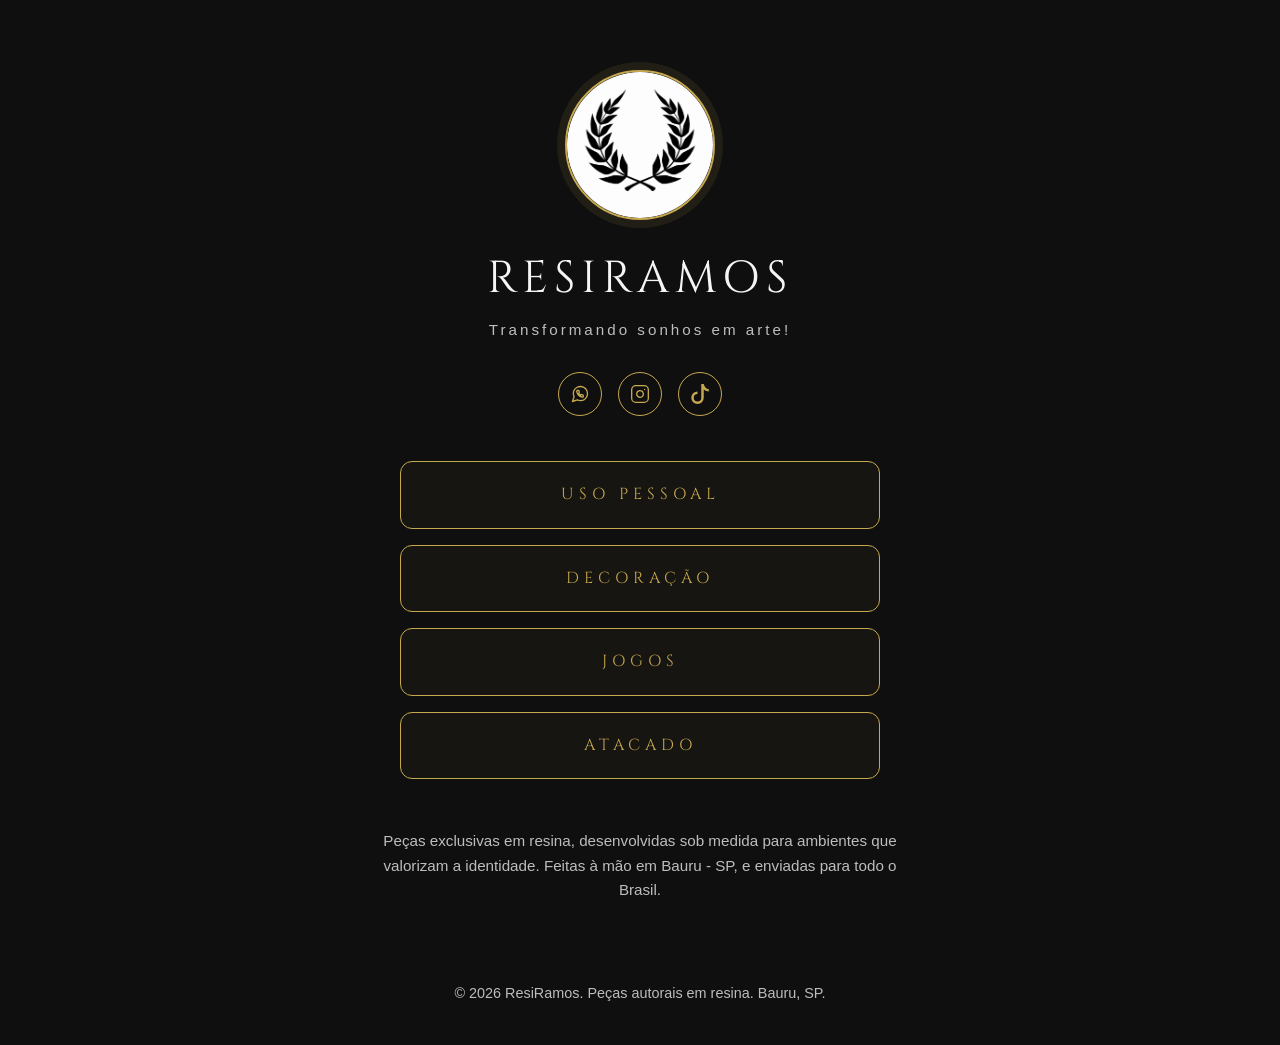
==== commit 8ce8d0fa: "feat: Versão 2.0 da ResiRamos" ====
--- a/index.html
+++ b/index.html
@@ -3,7 +3,11 @@
 <head>
     <meta charset="UTF-8">
     <meta name="viewport" content="width=device-width, initial-scale=1.0">
-    
+
+    <!-- VERIFICAÇÃO GOOGLE - NÃO APAGAR -->
+    <meta name="google-site-verification" content="y4-padJ3VcfJ2AVVJNpWKSQo4xbPTihNqxyxYp4ZzdE" />
+
+    <!-- SEO PRIMÁRIO (mantido do site atual) -->
     <title>ResiRamos | Peças Artesanais em Resina Sob Encomenda | Bauru e Brasil</title>
     <meta name="description" content="Peças exclusivas em resina: bandejas, porta-copos e decoração feitas à mão sob encomenda. Design autoral com flores preservadas e folha de ouro. Entregamos para todo Brasil. Peça pelo WhatsApp.">
     <meta name="keywords" content="resina, peças em resina, bandeja resinada, porta copo resina, artesanato em resina, resina epóxi, presente personalizado, decoração em resina, Bauru, Resi Ramos">
@@ -12,7 +16,7 @@
     <link rel="canonical" href="https://resiramos.vercel.app/">
     <link rel="icon" href="img/favicon.png" type="image/x-icon">
 
-    <!-- OPEN GRAPH - WhatsApp e Instagram -->
+    <!-- OPEN GRAPH -->
     <meta property="og:title" content="Resi Ramos | Peças Exclusivas em Resina Sob Medida">
     <meta property="og:description" content="Bandejas e porta-copos artesanais com flores naturais e folha de ouro. Peças únicas feitas à mão.">
     <meta property="og:image" content="https://resiramos.vercel.app/img/Bandeja%20Floral%2001.jpeg">
@@ -31,7 +35,6 @@
     <link href="https://fonts.googleapis.com/css2?family=Cinzel:wght@400;600&display=swap" rel="stylesheet">
     <link rel="stylesheet" href="style.css">
 
-    <!-- JSON-LD  -->
     <script type="application/ld+json">
     {
       "@context": "https://schema.org",
@@ -40,220 +43,46 @@
       "description": "Vitrine virtual para peças artesanais em resina desenvolvidas sob medida",
       "url": "https://resiramos.vercel.app/",
       "telephone": "+5515991488234",
-      "image": "https://resiramos.vercel.app/img/Bandeja%20Floral%2001.jpeg",
+      "image": "https://resiramos.vercel.app/img/favicon.png",
       "priceRange": "$$",
       "address": {"@type": "PostalAddress","addressLocality": "Bauru","addressRegion": "SP","addressCountry": "BR"}
     }
     </script>
 </head>
 <body>
-    <header class="hero">
-        <h1 class="logo">ResiRamos</h1>
-        <p class="tagline">Peças exclusivas em resina, desenvolvidas sob medida para ambientes que valorizam a identidade.</p>
-    </header>
+    <main class="entrada">
 
-    <main class="catalogo">
-        <div class="grid">
+        <!-- TROCAR: coloque aqui o arquivo da logo (ex.: img/logo.png). Por enquanto é uma foto provisória. -->
+        <img class="entrada-logo" src="img/favicon.png" alt="Logo Resi Ramos - peças artesanais em resina" width="150" height="150">
 
-            <!-- CARD 1 -->
-            <article class="card">
-                <div class="carousel" data-index="0">
-                    <div class="carousel-track">
-                        <img src="img/Bandeja Floral 01.jpeg" alt="Bandeja Floral Ônix Fumê 18cm em resina translúcida com flores naturais - Resi Ramos" loading="lazy" width="400" height="400">
-                        <img src="img/Bandeja Floral 02.jpeg" alt="Bandeja Floral Ônix Fumê - detalhe lateral" loading="lazy" width="400" height="400">
-                        <img src="img/Bandeja Floral 03.jpeg" alt="Bandeja Floral Ônix Fumê decorando aparador" loading="lazy" width="400" height="400">
-                    </div>
-                    <button class="carousel-btn prev" aria-label="Foto anterior">&#10094;</button>
-                    <button class="carousel-btn next" aria-label="Próxima foto">&#10095;</button>
-                    <div class="carousel-dots"><span class="dot active"></span><span class="dot"></span><span class="dot"></span></div>
-                </div>
-                <div class="card-content">
-                    <h3>BANDEJA FLORAL ÔNIX FUMÊ</h3>
-                    <h4>Tam. 18 cm</h4>
-                    <p>Bandeja em resina translúcida, na tonalidade ônix fumê, com flores naturais preservadas em seu interior. Alças metálicas pretas que complementam o design contemporâneo. Perfeita para servir, decorar aparadores, mesas de centro ou até mesmo compor ambientes sofisticados.</p>
-                    <a href="https://wa.me/5515991488234?text=Olá,%20gostaria%20de%20solicitar%20uma%20peça%20personalizada." target="_blank" class="btn-outline btn-whatsapp" rel="noopener">Solicitar peça personalizada</a>
-                </div>
-            </article>
+        <h1 class="entrada-nome">ResiRamos</h1>
+        <p class="entrada-slogan">Transformando sonhos em arte!</p>
 
-            <!-- CARD 2 -->
-            <article class="card">
-                <div class="carousel" data-index="0">
-                    <div class="carousel-track">
-                        <img src="img/Bandeja Decorativa Neblina Prateada 01.jpeg" alt="Bandeja Decorativa Neblina Prateada 35cm em resina efeito mármore - Resi Ramos" loading="lazy" width="400" height="400">
-                        <img src="img/Bandeja Decorativa Neblina Prateada 02.jpeg" alt="Bandeja Decorativa Neblina Prateada - foto 2" loading="lazy" width="400" height="400">
-                        <img src="img/Bandeja Decorativa Neblina Prateada 03.jpeg" alt="Bandeja Decorativa Neblina Prateada - foto 3" loading="lazy" width="400" height="400">
-                    </div>
-                    <button class="carousel-btn prev" aria-label="Foto anterior">&#10094;</button>
-                    <button class="carousel-btn next" aria-label="Próxima foto">&#10095;</button>
-                    <div class="carousel-dots"><span class="dot active"></span><span class="dot"></span><span class="dot"></span></div>
-                </div>
-                <div class="card-content">
-                    <h3>BANDEJA DECORATIVA NEBLINA PRATEADA</h3>
-                    <h4>Tam. 35 cm</h4>
-                    <p>Bandeja em resina sobre base de MDF, com composição abstrata inspirada nos veios do mármore natural. Alças metálicas cromadas que adicionam ainda mais beleza à peça. Indicada para compor ambientes.</p>
-                    <a href="https://wa.me/5515991488234?text=Olá,%20gostaria%20de%20solicitar%20uma%20peça%20personalizada." target="_blank" class="btn-outline btn-whatsapp" rel="noopener">Solicitar peça personalizada</a>
-                </div>
-            </article>
+        <div class="social">
+            <a href="https://wa.me/5515991488234?text=Olá,%20gostaria%20de%20solicitar%20uma%20peça%20personalizada." target="_blank" rel="noopener" aria-label="WhatsApp"><svg viewBox="0 0 24 24" fill="none" stroke="currentColor" stroke-width="1.6" stroke-linecap="round" stroke-linejoin="round" aria-hidden="true"><path d="M21 11.5a8.38 8.38 0 0 1-.9 3.8 8.5 8.5 0 0 1-7.6 4.7 8.38 8.38 0 0 1-3.8-.9L3 21l1.9-5.7a8.38 8.38 0 0 1-.9-3.8 8.5 8.5 0 0 1 4.7-7.6 8.38 8.38 0 0 1 3.8-.9h.5a8.48 8.48 0 0 1 8 8v.5z"/><g transform="translate(7.2 7) scale(.4)" stroke-width="3.8"><path d="M22 16.92v3a2 2 0 0 1-2.18 2 19.79 19.79 0 0 1-8.63-3.07 19.5 19.5 0 0 1-6-6 19.79 19.79 0 0 1-3.07-8.67A2 2 0 0 1 4.11 2h3a2 2 0 0 1 2 1.72 12.84 12.84 0 0 0 .7 2.81 2 2 0 0 1-.45 2.11L8.09 9.91a16 16 0 0 0 6 6l1.27-1.27a2 2 0 0 1 2.11-.45 12.84 12.84 0 0 0 2.81.7A2 2 0 0 1 22 16.92z"/></g></svg></a>
+            <!-- TROCAR: links provisórios, coloque o Instagram e o TikTok reais -->
+            <a href="https://www.instagram.com/resiramos" target="_blank" rel="noopener" aria-label="Instagram"><svg viewBox="0 0 24 24" fill="none" stroke="currentColor" stroke-width="1.6" stroke-linecap="round" stroke-linejoin="round" aria-hidden="true"><rect x="2" y="2" width="20" height="20" rx="5" ry="5"/><path d="M16 11.37A4 4 0 1 1 12.63 8 4 4 0 0 1 16 11.37z"/><line x1="17.5" y1="6.5" x2="17.51" y2="6.5"/></svg></a>
+            <a href="https://www.tiktok.com/@larii_ramoos?lang=pt-BR" target="_blank" rel="noopener" aria-label="TikTok"><svg viewBox="0 0 16 16" fill="currentColor" aria-hidden="true"><path d="M9 0h1.98c.144.715.54 1.617 1.235 2.512C12.895 3.389 13.797 4 15 4v2c-1.753 0-3.07-.814-4-1.829V11a5 5 0 1 1-5-5v2a3 3 0 1 0 3 3z"/></svg></a>
+        </div>
 
-            <!-- CARD 3 -->
-            <article class="card">
-                <div class="carousel" data-index="0">
-                    <div class="carousel-track">
-                        <img src="img/Bandeja Oval 01.jpeg" alt="Kit Bandeja Oval 23x11cm em resina cinza com folha de ouro - Resi Ramos" loading="lazy" width="400" height="400">
-                        <img src="img/Bandeja Oval 02.jpeg" alt="Kit Bandeja Oval - foto 2" loading="lazy" width="400" height="400">
-                        <img src="img/Bandeja Oval 03.jpeg" alt="Kit Bandeja Oval - foto 3" loading="lazy" width="400" height="400">
-                    </div>
-                    <button class="carousel-btn prev" aria-label="Foto anterior">&#10094;</button>
-                    <button class="carousel-btn next" aria-label="Próxima foto">&#10095;</button>
-                    <div class="carousel-dots"><span class="dot active"></span><span class="dot"></span><span class="dot"></span></div>
-                </div>
-                <div class="card-content">
-                    <h3>KIT BANDEJA OVAL</h3>
-                    <h4>Tam. 23 x 11 cm</h4>
-                    <p>Criada para quem valoriza beleza nos detalhes. O tom de cinza combinado com as delicadas folhas de ouro traz leveza e sofisticação, tornando-a um complemento harmonioso para diferentes estilos de decoração.</p>
-                    <a href="https://wa.me/5515991488234?text=Olá,%20gostaria%20de%20solicitar%20uma%20peça%20personalizada." target="_blank" class="btn-outline btn-whatsapp" rel="noopener">Solicitar peça personalizada</a>
-                </div>
-            </article>
+        <nav class="categorias" aria-label="Categorias de peças">
+            <a class="btn-categoria" href="/beleza/beleza.html">Uso Pessoal</a>
+            <a class="btn-categoria" href="/decoracao/decoracao.html">Decoração</a>
+            <a class="btn-categoria" href="/jogos/jogos.html">Jogos</a>
+            <a class="btn-categoria" href="/atacado/atacado.html">Atacado</a>
+        </nav>
 
-            <!-- CARD 4 -->
-            <article class="card">
-                <div class="carousel" data-index="0">
-                    <div class="carousel-track">
-                        <img src="img/Porta Copo Estrias Rosa 01.jpeg" alt="Mini Bandeja Quartzo Rose 13cm em resina rosa com folha de ouro - Resi Ramos" loading="lazy" width="400" height="400">
-                        <img src="img/Porta Copo Estrias Rosa 02.jpeg" alt="Porta Copo Estrias Rosa - foto 2" loading="lazy" width="400" height="400">
-                        <img src="img/Porta Copo Estrias Rosa 03.jpeg" alt="Porta Copo Estrias Rosa - foto 3" loading="lazy" width="400" height="400">
-                    </div>
-                    <button class="carousel-btn prev" aria-label="Foto anterior">&#10094;</button>
-                    <button class="carousel-btn next" aria-label="Próxima foto">&#10095;</button>
-                    <div class="carousel-dots"><span class="dot active"></span><span class="dot"></span><span class="dot"></span></div>
-                </div>
-                <div class="card-content">
-                    <h3>MINI BANDEJA QUARTZO ROSE</h3>
-                    <h4>Tam. 13 cm</h4>
-                    <p>Uma composição delicada, os tons rosados, o acabamento translúcido e o brilho sutil das folhas de ouro criam uma peça que transmite leveza, feminilidade e sofisticação, resultando em uma composição harmoniosa e refinada.</p>
-                    <a href="https://wa.me/5515991488234?text=Olá,%20gostaria%20de%20solicitar%20uma%20peça%20personalizada." target="_blank" class="btn-outline btn-whatsapp" rel="noopener">Solicitar peça personalizada</a>
-                </div>
-            </article>
-
-            <!-- CARD 5 -->
-            <article class="card">
-                <div class="carousel" data-index="0">
-                    <div class="carousel-track">
-                        <img src="img/Porta copo Galaxia 01.jpeg" alt="Porta Copo Galáxia 8,5cm em resina preta com folha de ouro - Resi Ramos" loading="lazy" width="400" height="400">
-                        <img src="img/Porta copo Galaxia 02.jpeg" alt="Porta Copo Galáxia - foto 2" loading="lazy" width="400" height="400">
-                        <img src="img/Porta copo Galaxia 03.jpeg" alt="Porta Copo Galáxia - foto 3" loading="lazy" width="400" height="400">
-                    </div>
-                    <button class="carousel-btn prev" aria-label="Foto anterior">&#10094;</button>
-                    <button class="carousel-btn next" aria-label="Próxima foto">&#10095;</button>
-                    <div class="carousel-dots"><span class="dot active"></span><span class="dot"></span><span class="dot"></span></div>
-                </div>
-                <div class="card-content">
-                    <h3>PORTA COPO GALAXIA</h3>
-                    <h4>Tam. 8,5 cm</h4>
-                    <p>Remetendo à beleza e ao mistério da galáxia, este porta-copo, com tons de preto, cinza e toques transparentes, apresenta um design marcante. Contém pequenas folhas de ouro em toda a peça, inspiradas no universo estrelado.</p>
-                    <a href="https://wa.me/5515991488234?text=Olá,%20gostaria%20de%20solicitar%20uma%20peça%20personalizada." target="_blank" class="btn-outline btn-whatsapp" rel="noopener">Solicitar peça personalizada</a>
-                </div>
-            </article>
-
-            <!-- CARD 6 -->
-            <article class="card">
-                <div class="carousel" data-index="0">
-                    <div class="carousel-track">
-                        <img src="img/Porta copo aurora azul 01.jpeg" alt="Porta-Copo Aurora Azul 8,5cm inspirado em geoda - Resi Ramos" loading="lazy" width="400" height="400">
-                        <img src="img/Porta copo aurora azul 02.jpeg" alt="Porta Copo Aurora Azul - foto 2" loading="lazy" width="400" height="400">
-                        <img src="img/Porta copo aurora azul 03.jpeg" alt="Porta Copo Aurora Azul - foto 3" loading="lazy" width="400" height="400">
-                    </div>
-                    <button class="carousel-btn prev" aria-label="Foto anterior">&#10094;</button>
-                    <button class="carousel-btn next" aria-label="Próxima foto">&#10095;</button>
-                    <div class="carousel-dots"><span class="dot active"></span><span class="dot"></span><span class="dot"></span></div>
-                </div>
-                <div class="card-content">
-                    <h3>PORTA-COPO AURORA AZUL</h3>
-                    <h4>Tam. 8,5 cm</h4>
-                    <p>Inspirado nas formas orgânicas das geodas naturais. Tons de azul se mesclam com o efeito translúcido, criando movimento e profundidade na peça. Detalhes com folhas de ouro no centro para trazer um toque de brilho e sofisticação.</p>
-                    <a href="https://wa.me/5515991488234?text=Olá,%20gostaria%20de%20solicitar%20uma%20peça%20personalizada." target="_blank" class="btn-outline btn-whatsapp" rel="noopener">Solicitar peça personalizada</a>
-                </div>
-            </article>
-
-            <!-- CARD 7 -->
-            <article class="card">
-                <div class="carousel" data-index="0">
-                    <div class="carousel-track">
-                        <img src="img/Porta Copo Folha Verde 01.jpeg" alt="Porta Copo Costela de Adão 12x8,5cm com folha de ouro - Resi Ramos" loading="lazy" width="400" height="400">
-                        <img src="img/Porta Copo Folha Verde 02.jpeg" alt="Porta Copo Folha Verde - foto 2" loading="lazy" width="400" height="400">
-                        <img src="img/Porta Copo Folha Verde 03.jpeg" alt="Porta Copo Folha Verde - foto 3" loading="lazy" width="400" height="400">
-                    </div>
-                    <button class="carousel-btn prev" aria-label="Foto anterior">&#10094;</button>
-                    <button class="carousel-btn next" aria-label="Próxima foto">&#10095;</button>
-                    <div class="carousel-dots"><span class="dot active"></span><span class="dot"></span><span class="dot"></span></div>
-                </div>
-                <div class="card-content">
-                    <h3>PORTA COPO COSTELA DE ADÃO</h3>
-                    <h4>Tam. 12 x 8,5 cm</h4>
-                    <p>Peça que combina elementos da natureza com sofisticação. Os veios fluidos criam um desenho único e exclusivo. Detalhes em folha de ouro e a lateral dourada acrescentam luminosidade à peça e valorizam a decoração com elegância.</p>
-                    <a href="https://wa.me/5515991488234?text=Olá,%20gostaria%20de%20solicitar%20uma%20peça%20personalizada." target="_blank" class="btn-outline btn-whatsapp" rel="noopener">Solicitar peça personalizada</a>
-                </div>
-            </article>
-
-            <!-- CARD 8 -->
-            <article class="card">
-                <div class="carousel" data-index="0">
-                    <div class="carousel-track">
-                        <img src="img/Porta copo Aurora Boreal dourado 01.jpeg" alt="Porta Copo Aurora Boreal Dourado 8,5cm - Resi Ramos" loading="lazy" width="400" height="400">
-                        <img src="img/Porta copo Aurora Boreal dourado 02.jpeg" alt="Porta Copo Aurora Boreal Dourado - foto 2" loading="lazy" width="400" height="400">
-                        <img src="img/Porta copo Aurora Boreal dourado 03.jpeg" alt="Porta Copo Aurora Boreal Dourado - foto 3" loading="lazy" width="400" height="400">
-                    </div>
-                    <button class="carousel-btn prev" aria-label="Foto anterior">&#10094;</button>
-                    <button class="carousel-btn next" aria-label="Próxima foto">&#10095;</button>
-                    <div class="carousel-dots"><span class="dot active"></span><span class="dot"></span><span class="dot"></span></div>
-                </div>
-                <div class="card-content">
-                    <h3>PORTA COPO AURORA BOREAL DOURADO</h3>
-                    <h4>Tam. 8,5 x 8,5 cm</h4>
-                    <p>Uma peça cheia de personalidade, que combina a delicadeza do branco e do verde com o destaque do dourado central e das laterais, valorizando ainda mais seu visual exclusivo.</p>
-                    <a href="https://wa.me/5515991488234?text=Olá,%20gostaria%20de%20solicitar%20uma%20peça%20personalizada." target="_blank" class="btn-outline btn-whatsapp" rel="noopener">Solicitar peça personalizada</a>
-                </div>
-            </article>
-
-            <!-- CARD 9 -->
-            <article class="card">
-                <div class="carousel" data-index="0">
-                    <div class="carousel-track">
-                        <img src="img/Porta copo Aurora Boreal prata 01.jpeg" alt="Porta Copo Aurora Boreal Prata 8,5cm - Resi Ramos" loading="lazy" width="400" height="400">
-                        <img src="img/Porta copo Aurora Boreal prata 02.jpeg" alt="Porta Copo Aurora Boreal Prata - foto 2" loading="lazy" width="400" height="400">
-                        <img src="img/Porta copo Aurora Boreal prata 03.jpeg" alt="Porta Copo Aurora Boreal Prata - foto 3" loading="lazy" width="400" height="400">
-                    </div>
-                    <button class="carousel-btn prev" aria-label="Foto anterior">&#10094;</button>
-                    <button class="carousel-btn next" aria-label="Próxima foto">&#10095;</button>
-                    <div class="carousel-dots"><span class="dot active"></span><span class="dot"></span><span class="dot"></span></div>
-                </div>
-                <div class="card-content">
-                    <h3>PORTA COPO AURORA BOREAL PRATA</h3>
-                    <h4>Tam. 8,5 x 8,5 cm</h4>
-                    <p>Inspirado na aurora boreal, com tons mais frios que deixam a peça discreta, mas marcante. Com acabamento em prata nas laterais, a peça combina com o centro e valoriza ainda mais seu visual.</p>
-                    <a href="https://wa.me/5515991488234?text=Olá,%20gostaria%20de%20solicitar%20uma%20peça%20personalizada." target="_blank" class="btn-outline btn-whatsapp" rel="noopener">Solicitar peça personalizada</a>
-                </div>
-            </article>
-
-        </div>
+        <p class="entrada-texto">Peças exclusivas em resina, desenvolvidas sob medida para ambientes que valorizam a identidade. Feitas à mão em Bauru - SP, e enviadas para todo o Brasil.</p>
     </main>
 
-    <section class="processo">
-        <h2 class="section-title">Produção Sob Encomenda</h2>
-        <p>Cada peça é produzida individualmente, respeitando o tempo de cura e o acabamento manual. Todas as peças possuem pés de silicone na parte inferior, que ajudam a proteger superfícies contra riscos.</p> 
-        <br>
-        <p>Trabalhamos exclusivamente sob encomenda para garantir padrão elevado e exclusividade!</p>
-    </section>
-
-    <section class="cta-final">
-        <h2>Solicite sua peça exclusiva</h2>
-        <a href="https://wa.me/5515991488234?text=Olá,%20gostaria%20de%20iniciar%20uma%20encomenda%20personalizada." target="_blank" class="btn-solid btn-whatsapp" rel="noopener">Iniciar encomenda personalizada</a>
-    </section>
-
     <footer>
-        <p>© 2026 ResiRamos. Peças autorais em resina. Feito à mão em Bauru, SP - Enviamos para todo o Brasil.</p>
+        <p>© 2026 ResiRamos. Peças autorais em resina. Bauru, SP.</p>
     </footer>
 
-    <script src="script.js"></script>
+    <!-- VERCEL WEB ANALYTICS (ative em Vercel > Projeto > Analytics > Enable) -->
+    <script>
+        window.va = window.va || function () { (window.vaq = window.vaq || []).push(arguments); };
+    </script>
+    <script defer src="/_vercel/insights/script.js"></script>
 </body>
-</html>+</html>
--- a/style.css
+++ b/style.css
@@ -20,7 +20,14 @@
     line-height: 1.6;
 }
 
-/* ─── HERO ─────────────────────────────────────────────── */
+/* Foco visível para quem navega pelo teclado */
+a:focus-visible,
+button:focus-visible {
+    outline: 2px solid var(--gold-hover);
+    outline-offset: 3px;
+}
+
+/* ─── HERO (estilo original, mantido) ───────────────────── */
 
 .hero {
     text-align: center;
@@ -320,6 +327,194 @@
     color: var(--text-muted);
 }
 
+/* ═══════════════════════════════════════════════════════════
+   2.0 — NOVAS SEÇÕES
+   ═══════════════════════════════════════════════════════════ */
+
+/* ─── ENTRADA (página inicial) ───────────────────────────── */
+
+.entrada {
+    display: flex;
+    flex-direction: column;
+    align-items: center;
+    padding: 70px 20px 40px;
+    text-align: center;
+}
+
+.entrada-logo {
+    width: 150px;
+    height: 150px;
+    border-radius: 50%;
+    object-fit: cover;
+    border: 2px solid var(--gold);
+    box-shadow: 0 0 0 8px rgba(198, 168, 79, 0.10);
+    margin-bottom: 32px;
+}
+
+.entrada-nome {
+    font-family: 'Cinzel', serif;
+    font-weight: 400;
+    font-size: 2.8rem;
+    text-transform: uppercase;
+    letter-spacing: 6px;
+    line-height: 1.2;
+    margin-bottom: 12px;
+}
+
+.entrada-slogan {
+    color: var(--text-muted);
+    font-size: 0.95rem;
+    letter-spacing: 3px;
+    margin-bottom: 30px;
+}
+
+/* Ícones de contato (WhatsApp, Instagram, TikTok) */
+.social {
+    display: flex;
+    gap: 16px;
+    justify-content: center;
+    margin-bottom: 45px;
+}
+
+.social a {
+    width: 44px;
+    height: 44px;
+    border-radius: 50%;
+    border: 1px solid var(--gold);
+    color: var(--gold);
+    display: flex;
+    align-items: center;
+    justify-content: center;
+    transition: 0.3s;
+}
+
+.social a:hover {
+    background-color: var(--gold);
+    color: #000;
+}
+
+.social svg {
+    width: 20px;
+    height: 20px;
+}
+
+/* Botões das categorias */
+.categorias {
+    width: 100%;
+    max-width: 480px;
+    display: flex;
+    flex-direction: column;
+    gap: 16px;
+    margin-bottom: 50px;
+}
+
+.btn-categoria {
+    display: block;
+    padding: 20px 25px;
+    border: 1px solid var(--gold);
+    border-radius: 12px;
+    background-color: rgba(198, 168, 79, 0.04);
+    color: var(--gold);
+    text-decoration: none;
+    font-family: 'Cinzel', serif;
+    font-size: 1rem;
+    letter-spacing: 5px;
+    text-transform: uppercase;
+    transition: 0.3s;
+}
+
+.btn-categoria:hover {
+    background-color: var(--gold);
+    color: #000;
+    transform: translateY(-2px);
+}
+
+.entrada-texto {
+    max-width: 520px;
+    color: var(--text-muted);
+    font-size: 0.95rem;
+}
+
+/* ─── NAVEGAÇÃO ENTRE PÁGINAS (categorias) ───────────────── */
+
+.topo-nav {
+    display: flex;
+    flex-wrap: wrap;
+    justify-content: center;
+    gap: 10px 28px;
+    padding: 28px 20px 0;
+}
+
+.topo-nav a {
+    color: var(--text-muted);
+    text-decoration: none;
+    font-family: 'Cinzel', serif;
+    font-size: 0.8rem;
+    letter-spacing: 3px;
+    text-transform: uppercase;
+    padding-bottom: 6px;
+    border-bottom: 1px solid transparent;
+    transition: 0.3s;
+}
+
+.topo-nav a:hover {
+    color: var(--gold);
+}
+
+.topo-nav a[aria-current="page"] {
+    color: var(--gold);
+    border-bottom-color: var(--gold);
+}
+
+/* ─── CABEÇALHO DA CATEGORIA ─────────────────────────────── */
+
+.cat-hero {
+    text-align: center;
+    padding: 60px 20px 40px;
+}
+
+.cat-titulo {
+    font-family: 'Cinzel', serif;
+    font-weight: 400;
+    font-size: 2.6rem;
+    text-transform: uppercase;
+    letter-spacing: 6px;
+    line-height: 1.2;
+    margin-bottom: 20px;
+}
+
+.cat-intro {
+    max-width: 600px;
+    margin: 0 auto;
+    color: var(--text-muted);
+    font-size: 1.05rem;
+}
+
+/* ─── CATEGORIA AINDA SEM PEÇAS ──────────────────────────── */
+
+.vazio {
+    max-width: 560px;
+    margin: 10px auto 40px;
+    padding: 40px 30px;
+    text-align: center;
+    border: 1px solid rgba(198, 168, 79, 0.35);
+    border-radius: 12px;
+}
+
+.vazio h2 {
+    font-family: 'Cinzel', serif;
+    font-weight: 400;
+    font-size: 1.2rem;
+    letter-spacing: 3px;
+    text-transform: uppercase;
+    margin-bottom: 15px;
+}
+
+.vazio p {
+    color: var(--text-muted);
+    margin-bottom: 25px;
+}
+
 /* ─── RESPONSIVIDADE ─────────────────────────────────────── */
 
 /*
@@ -380,6 +575,55 @@
         height: 32px;
         font-size: 0.8rem;
     }
+
+    /* 2.0 */
+    .entrada {
+        padding: 50px 20px 30px;
+    }
+
+    .entrada-logo {
+        width: 120px;
+        height: 120px;
+    }
+
+    .entrada-nome {
+        font-size: 1.9rem;
+        letter-spacing: 3px;
+    }
+
+    .entrada-slogan {
+        font-size: 0.85rem;
+        letter-spacing: 2px;
+    }
+
+    .btn-categoria {
+        font-size: 0.9rem;
+        letter-spacing: 3px;
+        padding: 18px 20px;
+    }
+
+    .topo-nav {
+        gap: 10px 18px;
+    }
+
+    .topo-nav a {
+        font-size: 0.7rem;
+        letter-spacing: 2px;
+    }
+
+    .cat-hero {
+        padding: 40px 20px 30px;
+    }
+
+    .cat-titulo {
+        font-size: 1.7rem;
+        letter-spacing: 3px;
+    }
+
+    .vazio {
+        margin: 10px 4% 30px;
+        padding: 30px 20px;
+    }
 }
 
 /* Celulares pequenos (até 400px) */
@@ -398,4 +642,33 @@
     .carousel {
         height: 240px;
     }
-}
+
+    .entrada-nome {
+        font-size: 1.6rem;
+        letter-spacing: 2px;
+    }
+}
+
+/* ─── PREÇO NOS CARDS ─── */
+.card-preco {
+    width: 100%;
+    text-align: center;
+    margin-bottom: 20px;
+    font-family: 'Cinzel', serif;
+    font-size: 1.25rem;
+    letter-spacing: 2px;
+    color: var(--gold);
+}
+
+.card-preco s {
+    color: var(--text-muted);
+    font-size: 0.9rem;
+    letter-spacing: 1px;
+    margin-right: 8px;
+}
+
+/* Peça com uma foto só: esconde setas e pontinhos */
+.carousel-unica .carousel-btn,
+.carousel-unica .carousel-dots {
+    display: none;
+}
